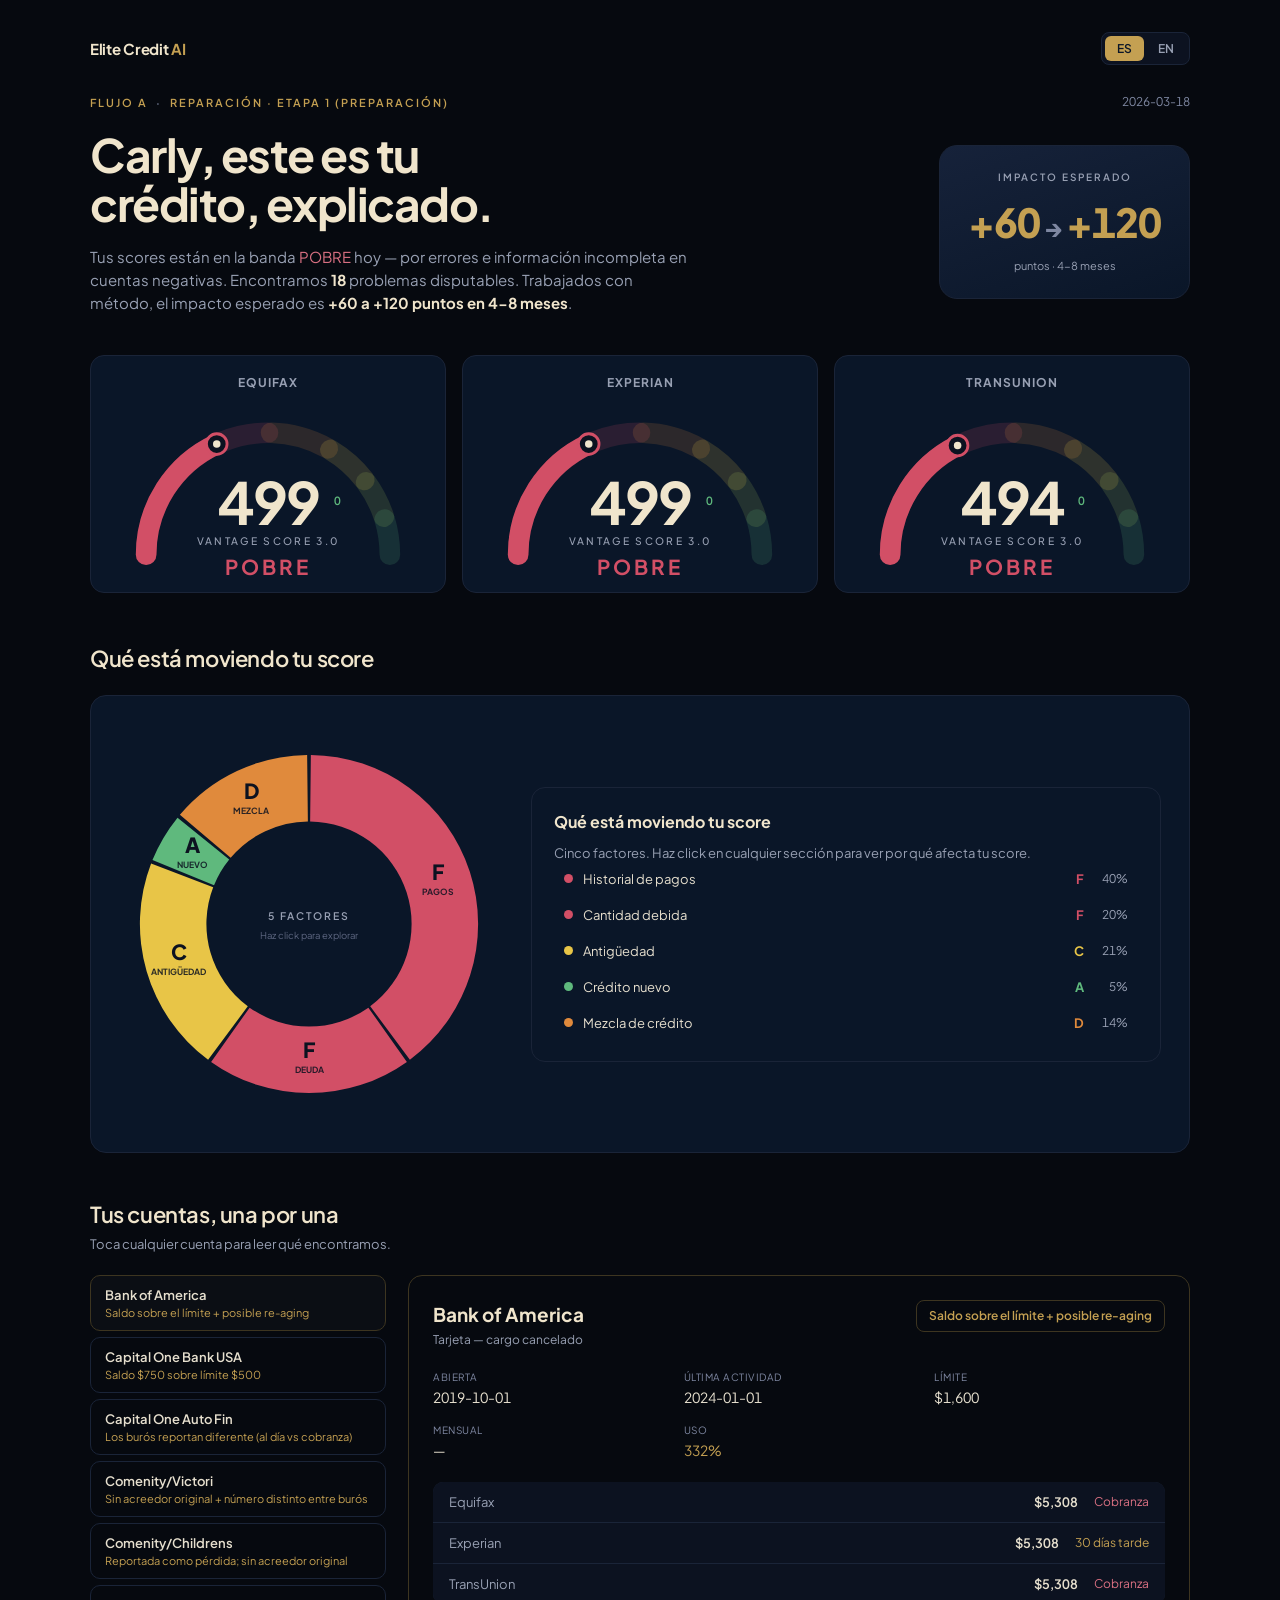
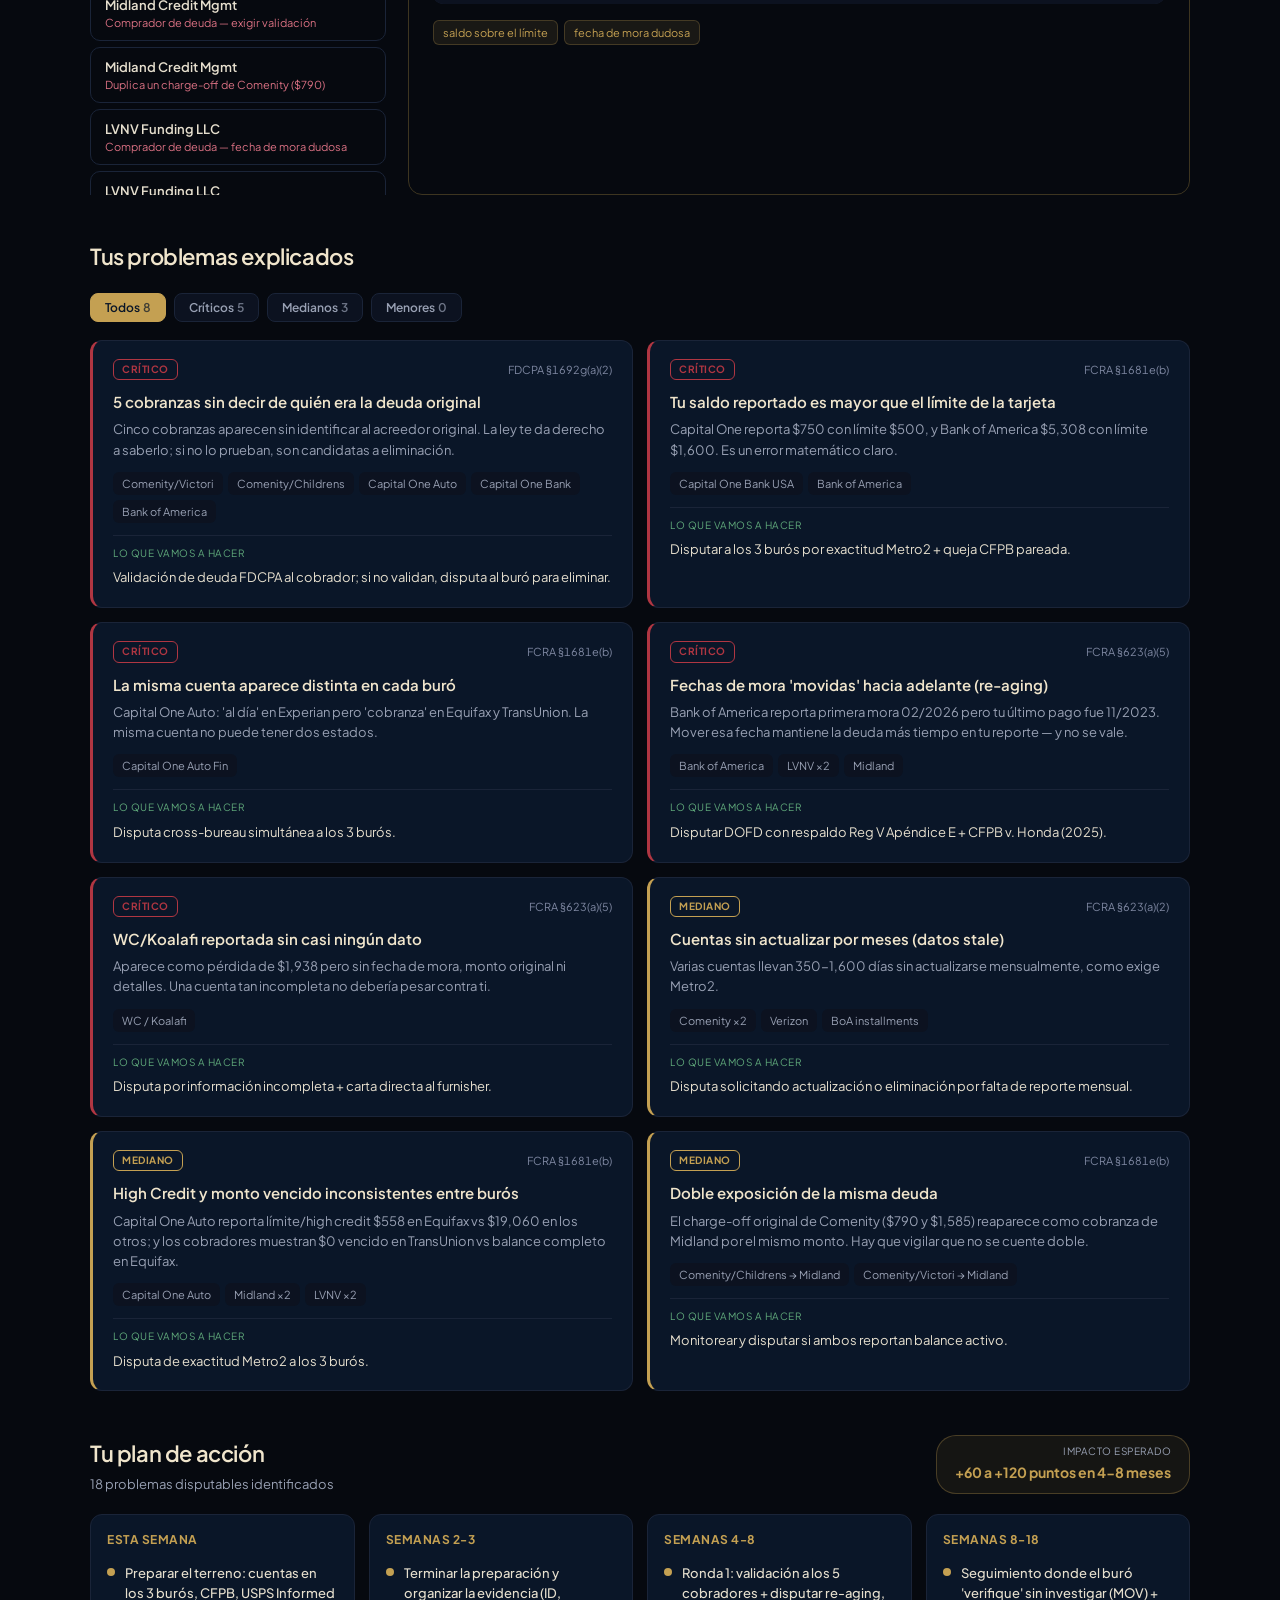
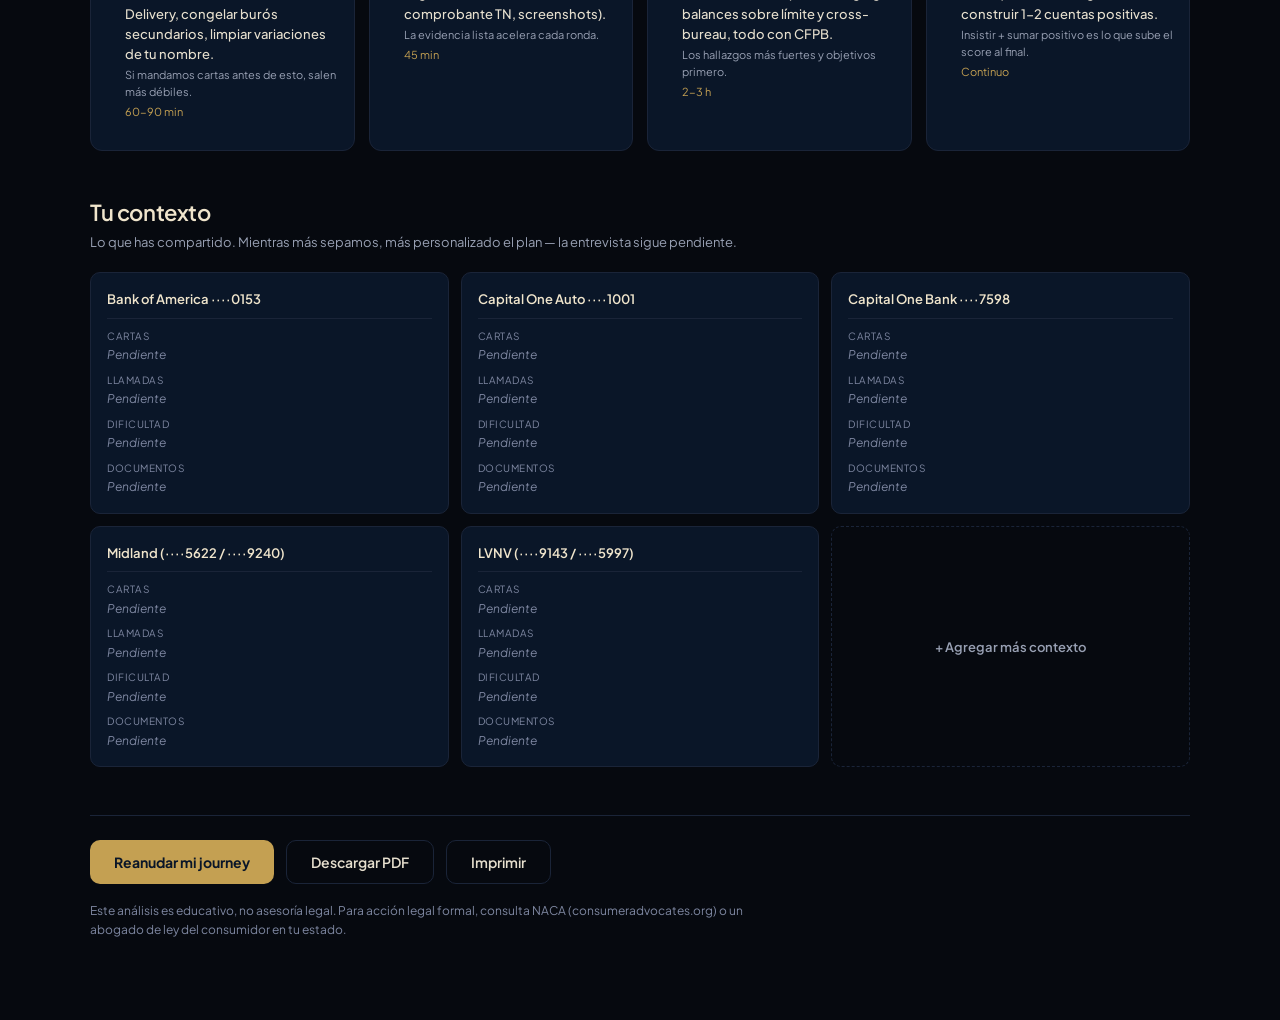
==== skills/ui-ux-credit/dashboard-artifact.html @ 37561aae "fix(design): correctness — LOW filter chip, ?lang URL param, context label-to-key mapping (V-005/F-0" ====
<!DOCTYPE html>
<html lang="es">
<head>
<meta charset="UTF-8">
<meta name="viewport" content="width=device-width, initial-scale=1.0">
<title>Tu Análisis de Crédito — Elite Credit AI</title>
<!--
  SELF-CONTAINED LIVE-ARTIFACT DASHBOARD (vanilla JS, no React/Babel).
  Ported faithfully from the Claude Design source (elite-credit-ai-report-dashboard):
  direction-a.jsx (interactive dark dashboard, animations via rAF),
  pdf-artboard.jsx + print.css (dedicated light/monochrome/gold PDF layout,
  revealed ONLY on print — window.print() prints the DESIGNED report, not the page),
  styles.css (brand system + context section).
  Single file: CSS inline, JS inline, data embedded. Bilingual ES/EN.
  Data below = real Carly Tarazona audit (v3.3.1 engine run, 1155 evaluations).
-->
<style>
@import url('https://fonts.googleapis.com/css2?family=Plus+Jakarta+Sans:wght@300;400;500;600;700;800&display=swap');
:root{
  --navy:#0A1628; --navy-2:#16223a; --navy-3:#1a2438;
  --gold:#C4A052; --gold-2:#CDA52C; --gold-soft:#f0e5cc;
  --green:#206540; --green-soft:#5fa87a;
  --red:#B03642; --red-soft:#d97082;
  --bg:#06090f; --bg-2:#0c1220;
  --text:#e6dfce; --text-dim:#98a0b3; --text-faint:#7e87a1; /* V-008: was #5d6680 (3.2:1, AA fail on small text) */
}
:focus-visible{outline:2px solid var(--gold);outline-offset:2px;border-radius:4px}
*{box-sizing:border-box;margin:0;padding:0}
body{font-family:'Plus Jakarta Sans',system-ui,sans-serif;background:var(--bg);color:var(--text);
  -webkit-font-smoothing:antialiased;line-height:1.55}
.wrap{max-width:1180px;margin:0 auto;padding:32px 40px 80px}
.topbar{display:flex;justify-content:space-between;align-items:center;margin-bottom:28px}
.brand{font-weight:700;letter-spacing:-.3px;font-size:15px;color:var(--gold-soft)}
.brand span{color:var(--gold)}
.lang-toggle{display:flex;gap:2px;background:var(--bg-2);border:1px solid var(--navy-3);border-radius:8px;padding:3px}
.lang-toggle button{background:none;border:none;color:var(--text-dim);font-family:inherit;font-size:12px;font-weight:600;
  padding:5px 12px;border-radius:6px;cursor:pointer;transition:.2s}
.lang-toggle button.active{background:var(--gold);color:var(--navy)}
/* hero */
.hero{margin-bottom:48px}
.hero-top{display:flex;justify-content:space-between;align-items:center;margin-bottom:18px}
.flow-chip{font-size:11px;font-weight:600;letter-spacing:2px;color:var(--gold);text-transform:uppercase}
.flow-chip .dot{margin:0 8px;color:var(--text-faint)}
.audit-date{font-size:12px;color:var(--text-faint);font-variant-numeric:tabular-nums}
.hero-grid{display:grid;grid-template-columns:1fr auto;gap:32px;align-items:center;margin-bottom:40px}
.greeting{font-size:46px;font-weight:700;letter-spacing:-1.5px;line-height:1.08;color:var(--gold-soft);max-width:620px;text-wrap:balance}
.summary{margin-top:16px;font-size:15px;color:var(--text-dim);max-width:600px}
.summary strong{color:var(--gold-soft)}.summary em{color:var(--red-soft);font-style:normal}
.impact-card{background:linear-gradient(160deg,var(--navy-2),var(--navy));border:1px solid var(--navy-3);
  border-radius:18px;padding:24px 28px;text-align:center;min-width:200px}
.impact-card .lbl{font-size:10px;font-weight:600;letter-spacing:2px;color:var(--text-dim);text-transform:uppercase}
.impact-card .val{font-size:40px;font-weight:800;color:var(--gold);letter-spacing:-1px;margin-top:6px;font-variant-numeric:tabular-nums}
.impact-card .val .arrow{color:var(--text-faint);font-size:24px;margin:0 4px;vertical-align:middle}
.impact-card .unit{font-size:11px;color:var(--text-dim);margin-top:4px}
.scores-row{display:grid;grid-template-columns:repeat(3,1fr);gap:16px}
.score-card{background:var(--navy);border:1px solid var(--navy-3);border-radius:14px;padding:18px 12px 8px;display:flex;flex-direction:column;align-items:center}
.sc-bureau{font-size:12px;font-weight:700;letter-spacing:1px;color:var(--text-dim);text-transform:uppercase;margin-bottom:2px}
/* sections */
.section{margin-top:44px}
.sec-head{margin-bottom:20px}
.sec-head h2{font-size:22px;font-weight:600;letter-spacing:-.4px;color:var(--gold-soft)}
.sec-head p{font-size:13px;color:var(--text-dim);margin-top:3px}
.sec-head.split{display:flex;justify-content:space-between;align-items:flex-end}
/* factor donut */
.factors{display:grid;grid-template-columns:auto 1fr;gap:32px;align-items:center;background:var(--navy);
  border:1px solid var(--navy-3);border-radius:16px;padding:28px}
.donut-wrap{cursor:pointer}
.donut-wrap svg{display:block;width:min(380px,100%);height:auto}
.score-card svg{display:block;width:min(300px,100%);height:auto}
.fsd-side{border:1px solid var(--navy-3);border-radius:14px;padding:22px;min-height:240px}
.fsd-side h3{font-size:16px;color:var(--gold-soft);margin-bottom:8px}
.fsd-side .intro-p{font-size:13px;color:var(--text-dim)}
.fsd-side-head{display:flex;gap:14px;align-items:center;margin-bottom:14px}
.fsd-grade{width:48px;height:48px;border:2px solid;border-radius:12px;display:flex;align-items:center;justify-content:center;font-size:22px;font-weight:800;flex-shrink:0}
.fsd-name{font-size:16px;font-weight:600;color:var(--text)}
.fsd-meta{font-size:12px;color:var(--text-dim)}.fsd-meta .d{margin:0 6px;color:var(--text-faint)}
.fsd-text{font-size:13px;color:var(--text-dim);margin-bottom:16px}
.fsd-list{display:flex;flex-direction:column;gap:4px}
.fsd-item{display:flex;align-items:center;gap:10px;background:none;border:none;border-radius:8px;padding:8px 10px;cursor:pointer;font-family:inherit;text-align:left;transition:.15s}
.fsd-item:hover,.fsd-item.active{background:var(--bg-2)}
.fsd-dot{width:9px;height:9px;border-radius:50%;flex-shrink:0}
.fsd-li-name{flex:1;font-size:13px;color:var(--text)}
.fsd-li-grade{font-size:13px;font-weight:700}
.fsd-li-weight{font-size:12px;color:var(--text-dim);font-variant-numeric:tabular-nums;min-width:34px;text-align:right}
/* accounts master/detail */
.shelf{display:grid;grid-template-columns:300px 1fr;gap:18px}
.shelf-list{display:flex;flex-direction:column;gap:6px;max-height:520px;overflow-y:auto;padding-right:4px}
.acct-chip{display:flex;flex-direction:column;gap:3px;background:none;border:1px solid var(--navy-3);border-radius:10px;
  padding:11px 14px;cursor:pointer;font-family:inherit;text-align:left;transition:.15s}
.acct-chip:hover{border-color:var(--gold)}
.acc-creditor{font-size:13px;font-weight:600;color:var(--text)}
.acc-status{font-size:11px}
.shelf-detail{border:1px solid var(--navy-3);border-radius:14px;padding:24px}
.sd-head{display:flex;justify-content:space-between;align-items:flex-start;margin-bottom:20px;gap:16px}
.sd-creditor{font-size:19px;font-weight:700;color:var(--gold-soft)}
.sd-type{font-size:12px;color:var(--text-dim);margin-top:2px}
.sd-status{font-size:12px;font-weight:600;border:1px solid;border-radius:8px;padding:6px 12px;text-align:right;flex-shrink:0}
.sd-grid{display:grid;grid-template-columns:repeat(3,1fr);gap:14px 20px;margin-bottom:20px}
.sd-grid dt{font-size:10px;letter-spacing:.5px;text-transform:uppercase;color:var(--text-faint)}
.sd-grid dd{font-size:14px;color:var(--text);margin-top:2px;font-variant-numeric:tabular-nums}
.sd-bureaus{display:flex;flex-direction:column;gap:1px;background:var(--navy-3);border-radius:10px;overflow:hidden;margin-bottom:16px}
.sd-bureau{display:grid;grid-template-columns:1fr auto auto;gap:16px;align-items:center;background:var(--bg-2);padding:10px 16px}
.sdb-name{font-size:13px;color:var(--text-dim)}
.sdb-bal{font-size:13px;font-weight:600;font-variant-numeric:tabular-nums}
.sdb-stat{font-size:12px;color:var(--text-dim)}
.sd-flags{display:flex;flex-wrap:wrap;gap:6px}
.sd-flag{font-size:11px;color:var(--gold);background:rgba(196,160,82,.1);border:1px solid rgba(196,160,82,.25);border-radius:6px;padding:3px 9px}
/* anomalies */
.filter-chips{display:flex;gap:8px;margin-top:12px;margin-bottom:18px}
.chip{background:var(--bg-2);border:1px solid var(--navy-3);border-radius:8px;color:var(--text-dim);
  font-family:inherit;font-size:12px;font-weight:600;padding:6px 14px;cursor:pointer;transition:.15s}
.chip.active{background:var(--gold);color:var(--navy);border-color:var(--gold)}
.chip .n{opacity:.7;margin-left:3px}
.anomaly-grid{display:grid;grid-template-columns:repeat(2,1fr);gap:14px}
.anomaly{background:var(--navy);border:1px solid var(--navy-3);border-left:3px solid;border-radius:12px;padding:18px 20px}
.an-head{display:flex;justify-content:space-between;align-items:center;margin-bottom:10px}
.an-sev{font-size:10px;font-weight:700;letter-spacing:.5px;text-transform:uppercase;border:1px solid;border-radius:6px;padding:2px 8px}
.an-cite{font-size:11px;color:var(--text-faint);font-variant-numeric:tabular-nums}
.an-title{font-size:15px;font-weight:600;color:var(--gold-soft);margin-bottom:6px}
.an-explain{font-size:13px;color:var(--text-dim);margin-bottom:12px}
.an-affected{display:flex;flex-wrap:wrap;gap:5px;margin-bottom:12px}
.an-chip{font-size:11px;color:var(--text-dim);background:var(--bg-2);border-radius:6px;padding:3px 9px}
.an-action{border-top:1px solid var(--navy-3);padding-top:10px}
.an-action-lbl{display:block;font-size:10px;letter-spacing:.5px;text-transform:uppercase;color:var(--green-soft);margin-bottom:3px}
.an-action-text{font-size:13px;color:var(--text)}
/* action plan timeline */
.timeline{display:grid;grid-template-columns:repeat(4,1fr);gap:14px}
.tl-phase{background:var(--navy);border:1px solid var(--navy-3);border-radius:12px;padding:16px}
.tl-phase-head{font-size:12px;font-weight:700;letter-spacing:.5px;text-transform:uppercase;color:var(--gold);margin-bottom:14px}
.tl-step{display:flex;gap:10px;margin-bottom:14px}
.tl-dot{width:8px;height:8px;border-radius:50%;background:var(--gold);margin-top:5px;flex-shrink:0}
.tl-action{font-size:13px;font-weight:500;color:var(--text);margin-bottom:2px}
.tl-reason{font-size:11px;color:var(--text-dim)}
.tl-effort{font-size:11px;color:var(--gold);margin-top:3px}
.impact-pill{background:rgba(196,160,82,.08);border:1px solid rgba(196,160,82,.3);border-radius:20px;padding:8px 18px;text-align:right}
.ip-label{display:block;font-size:10px;letter-spacing:.5px;text-transform:uppercase;color:var(--text-dim)}
.ip-value{font-size:14px;font-weight:700;color:var(--gold)}
/* context section — ported from styles.css:285-295 */
.context-grid{display:grid;grid-template-columns:1fr 1fr 1fr;gap:12px}
.ctx-card{background:var(--navy);border:1px solid var(--navy-3);border-radius:10px;padding:16px}
.ctx-creditor{font-weight:600;font-size:13px;color:var(--gold-soft);margin-bottom:10px;padding-bottom:8px;border-bottom:1px solid var(--navy-3)}
.ctx-rows{display:flex;flex-direction:column;gap:8px;font-size:12px}
.ctx-rows>div{display:flex;flex-direction:column;gap:2px}
.ctx-lbl{font-size:10px;color:var(--text-faint);letter-spacing:.5px;text-transform:uppercase}
.ctx-val{color:var(--text-dim)}
.ctx-val.pending{color:var(--text-faint);font-style:italic}
.ctx-add{display:flex;align-items:center;justify-content:center;background:none;border:1px dashed var(--navy-3);
  border-radius:10px;color:var(--text-dim);font-family:inherit;font-size:13px;font-weight:600;padding:16px;cursor:pointer;transition:.15s;min-height:120px}
.ctx-add:hover{border-color:var(--gold);color:var(--gold)}
/* footer */
.footer{margin-top:48px;border-top:1px solid var(--navy-3);padding-top:24px}
.footer-actions{display:flex;gap:12px;margin-bottom:18px;flex-wrap:wrap}
.btn-gold{background:var(--gold);color:var(--navy);border:none;border-radius:10px;font-family:inherit;font-size:14px;font-weight:700;padding:12px 24px;cursor:pointer}
.btn-ghost{background:none;color:var(--text);border:1px solid var(--navy-3);border-radius:10px;font-family:inherit;font-size:14px;font-weight:600;padding:12px 24px;cursor:pointer}
.btn-ghost:hover{border-color:var(--gold)}
.disclaimer{font-size:12px;color:var(--text-faint);max-width:680px}
.disclaimer a{color:var(--gold)}
@media(max-width:900px){
  .hero-grid,.scores-row,.factors,.shelf,.anomaly-grid,.timeline,.context-grid{grid-template-columns:1fr}
  .wrap{padding:20px}
}
@media(pointer:coarse){ /* V-010: 44px touch targets where copy invites touch */
  .lang-toggle button{min-height:44px;padding:10px 16px}
  .chip{min-height:44px;padding:10px 16px}
  .fsd-item{min-height:44px}
  .acct-chip{min-height:48px}
}

/* ============================================================
   DEDICATED PDF ARTBOARD — ported from pdf-artboard.jsx + styles.css:677-729.
   Hidden on screen; revealed ONLY during print (print.css pattern).
   ============================================================ */
.pdf-render-host{display:none}
.pdf-page{background:#fff;color:#14191e;font-family:'Plus Jakarta Sans',system-ui,sans-serif;line-height:1.5}
.pdf-head{display:flex;justify-content:space-between;align-items:baseline;margin-bottom:6px}
.pdf-brand{font-weight:800;letter-spacing:4px;font-size:14px;color:#846720}
.pdf-meta{text-align:right;font-size:12px}
.pdf-meta-sub{font-size:10px;color:#777;letter-spacing:.5px;margin-top:2px}
.pdf-rule{height:2px;background:#846720;margin:10px 0 24px}
.pdf-section{margin-bottom:28px}
.pdf-section h2{font-size:12px;letter-spacing:2px;text-transform:uppercase;color:#846720;margin-bottom:12px;font-weight:700}
.pdf-scores{display:grid;grid-template-columns:repeat(3,1fr);gap:16px}
.pdf-score{border:1px solid #d8c98a;border-radius:4px;padding:14px;text-align:center}
.pdf-score-bureau{font-size:10px;color:#888;letter-spacing:1.5px;text-transform:uppercase;margin-bottom:6px}
.pdf-score-num{font-size:36px;font-weight:700;color:#1a1a1a;letter-spacing:-1px}
.pdf-score-grade{font-size:11px;color:#846720;letter-spacing:1px;margin-top:4px}
.pdf-table{width:100%;border-collapse:collapse;font-size:11px}
.pdf-table th{text-align:left;padding:8px 12px;background:#f0e9d6;color:#5a4a18;font-weight:700;letter-spacing:.5px;border-bottom:1px solid #d8c98a}
.pdf-table td{padding:8px 12px;border-bottom:1px solid #ece4d0;vertical-align:top}
.pdf-table .pdf-grade{font-weight:700;color:#846720}
.pdf-anomaly{margin-bottom:18px;padding:14px 16px;background:#f5f0e0;border-left:3px solid #846720;border-radius:2px}
.pdf-an-head{display:flex;gap:10px;align-items:center;margin-bottom:6px;font-size:10px}
.pdf-an-num{font-weight:700;color:#846720}
.pdf-an-sev{font-weight:700;letter-spacing:1px;padding:1px 6px;border-radius:2px}
.pdf-an-sev.sev-HIGH{background:#f3d6d8;color:#7a1a22}
.pdf-an-sev.sev-MEDIUM{background:#f0e2b5;color:#5a4a18}
.pdf-an-sev.sev-LOW{background:#d8eede;color:#1a4d2c}
.pdf-an-cite{color:#999}
.pdf-anomaly h3{font-size:13px;margin-bottom:6px;color:#1a1a1a;font-weight:600}
.pdf-anomaly p{font-size:11px;color:#444;margin-bottom:6px}
.pdf-an-action{font-size:10px;color:#5a4a18}
.pdf-plan-impact{font-size:12px;color:#1a1a1a;margin-bottom:14px;padding:10px 14px;background:#f0e9d6;border-radius:3px}
.pdf-plan-block{margin-bottom:14px}
.pdf-plan-block h3{font-size:11px;color:#846720;letter-spacing:1px;text-transform:uppercase;margin-bottom:8px}
.pdf-plan-block ul{margin:0;padding:0;list-style:none}
.pdf-plan-block li{padding:8px 0;border-bottom:1px dashed #d8c98a}
.pdf-plan-block li>*{display:block}
.pdf-plan-block li strong{font-size:12px;color:#1a1a1a}
.pdf-plan-reason{font-size:11px;color:#555;margin-top:2px}
.pdf-plan-effort{font-size:10px;color:#888;letter-spacing:.5px;margin-top:2px}
.pdf-foot{margin-top:32px}
.pdf-foot p{font-size:10px;color:#666;line-height:1.55;margin-bottom:6px}
.pdf-foot-meta{font-size:9px;color:#999;letter-spacing:.5px}

/* print swap — ported from print.css: hide the dark interactive dashboard,
   reveal ONLY the designed PDF artboard. */
@page{size:letter;margin:.5in}
@media print{
  html,body{background:#fff !important;color:#14191e !important}
  .wrap>.topbar,.wrap>.hero,.wrap>.section,.wrap>.footer{display:none !important}
  .pdf-render-host{display:block !important}
  .pdf-page{margin:0 !important;padding:0 !important;width:100% !important;box-shadow:none !important}
  .pdf-section,.pdf-anomaly,.pdf-plan-block{break-inside:avoid}
  .pdf-table{break-inside:auto}
  .pdf-table tr{break-inside:avoid;break-after:auto}
}
</style>
</head>
<body>
<div class="wrap" id="app"></div>

<script>
// ============ REAL CARLY AUDIT DATA (v3.3.1 engine, 1155 evals) ============
const AUDIT_DATA = {
  user:{ first_name:"Carly", last_name:"Tarazona", audit_date:"2026-03-18", ssn_last4:"2012" },
  routing:{ flow:"A", phase_name_es:"Reparación · Etapa 1 (Preparación)", phase_name_en:"Repair · Stage 1 (Prep)" },
  scores:{
    equifax:{score:499,grade:"POOR",model:"VS 3.0",delta:0},
    experian:{score:499,grade:"POOR",model:"VS 3.0",delta:0},
    transunion:{score:494,grade:"POOR",model:"VS 3.0",delta:0},
  },
  factor_grades:[
    {factor_es:"Historial de pagos",factor_en:"Payment History",weight_vs:40,weight_fico:35,grade:"F",
      explanation_es:"Casi todas tus cuentas con actividad tienen atrasos, charge-offs o cobranzas. Es lo que más pesa.",
      explanation_en:"Almost every active account has late payments, charge-offs or collections. This weighs the most."},
    {factor_es:"Cantidad debida",factor_en:"Amounts Owed",weight_vs:20,weight_fico:30,grade:"F",
      explanation_es:"Dos tarjetas reportan saldo mayor que su límite; utilización efectiva ~100%.",
      explanation_en:"Two cards report a balance higher than the limit; effective utilization ~100%."},
    {factor_es:"Antigüedad",factor_en:"Length of Credit",weight_vs:21,weight_fico:15,grade:"C",
      explanation_es:"Historial de ~3.7 años; tu cuenta más antigua es de 2019.",
      explanation_en:"~3.7 years of history; your oldest account is from 2019."},
    {factor_es:"Crédito nuevo",factor_en:"New Credit",weight_vs:5,weight_fico:10,grade:"A",
      explanation_es:"Sin consultas duras recientes. ¡Esto está limpio!",
      explanation_en:"No recent hard inquiries. This part is clean!"},
    {factor_es:"Mezcla de crédito",factor_en:"Credit Mix",weight_vs:14,weight_fico:10,grade:"D",
      explanation_es:"Sin cuentas abiertas activas ni hipoteca; mezcla pobre.",
      explanation_en:"No open active accounts or mortgage; poor mix."},
  ],
  accounts:[
    {creditor:"Bank of America",type_es:"Tarjeta — cargo cancelado",type_en:"Credit card — charged off",opened:"2019-10-01",last_activity:"2024-01-01",limit:1600,monthly:null,utilization:332,original_creditor:null,group:"attention",
      balance:{eq:5308,ex:5308,tu:5308},status_per_bureau:{eq:"Collection",ex:"30 Days Late",tu:"Collection"},
      friendly_status_es:"Saldo sobre el límite + posible re-aging",friendly_status_en:"Balance over limit + possible re-aging",
      flags:["balance_over_limit","stale_dofd"]},
    {creditor:"Capital One Bank USA",type_es:"Tarjeta — cargo cancelado",type_en:"Credit card — charged off",opened:"2023-04-01",last_activity:"2024-08-01",limit:500,monthly:37,utilization:150,original_creditor:null,group:"attention",
      balance:{eq:750,ex:750,tu:750},status_per_bureau:{eq:"Collection",ex:"30 Days Late",tu:"Collection"},
      friendly_status_es:"Saldo $750 sobre límite $500",friendly_status_en:"Balance $750 over $500 limit",
      flags:["balance_over_limit"]},
    {creditor:"Capital One Auto Fin",type_es:"Préstamo de auto",type_en:"Auto loan",opened:"2020-10-01",last_activity:"2024-08-01",limit:null,monthly:null,utilization:null,original_creditor:null,group:"attention",
      balance:{eq:558,ex:558,tu:558},status_per_bureau:{eq:"Collection",ex:"Pays as Agreed",tu:"Collection"},
      friendly_status_es:"Los burós reportan diferente (al día vs cobranza)",friendly_status_en:"Bureaus report differently (current vs collection)",
      flags:["cross_bureau_mismatch","charge_off"]},
    {creditor:"Comenity/Victori",type_es:"Tarjeta — cargo cancelado",type_en:"Store card — charged off",opened:"2019-11-01",last_activity:"2024-09-01",limit:800,monthly:null,utilization:null,original_creditor:null,group:"attention",
      balance:{eq:0,ex:0,tu:0},status_per_bureau:{eq:"Collection",ex:"30 Days Late",tu:"Collection"},
      friendly_status_es:"Sin acreedor original + número distinto entre burós",friendly_status_en:"No original creditor + different acct # across bureaus",
      flags:["cross_bureau_mismatch"]},
    {creditor:"Comenity/Childrens",type_es:"Tarjeta — cargo cancelado",type_en:"Store card — charged off",opened:"2020-12-01",last_activity:"2024-05-01",limit:350,monthly:null,utilization:null,original_creditor:null,group:"attention",
      balance:{eq:0,ex:0,tu:0},status_per_bureau:{eq:"Collection",ex:"30 Days Late",tu:"Collection"},
      friendly_status_es:"Reportada como pérdida; sin acreedor original",friendly_status_en:"Reported as loss; no original creditor",
      flags:["cross_bureau_mismatch"]},
    {creditor:"Midland Credit Mgmt",type_es:"Cobranza",type_en:"Collection",opened:"2025-03-01",last_activity:"2024-09-01",limit:null,monthly:null,utilization:null,original_creditor:"Comenity Bank",group:"collections",
      balance:{eq:1585,ex:1585,tu:1585},status_per_bureau:{eq:"Collection",ex:"Collection",tu:"Collection"},
      friendly_status_es:"Comprador de deuda — exigir validación",friendly_status_en:"Debt buyer — demand validation",
      flags:["unvalidated_debt","junk_debt_buyer","stale_dofd"]},
    {creditor:"Midland Credit Mgmt",type_es:"Cobranza",type_en:"Collection",opened:"2024-11-01",last_activity:"2024-05-01",limit:null,monthly:null,utilization:null,original_creditor:"Comenity Capital Bank",group:"collections",
      balance:{eq:790,ex:790,tu:790},status_per_bureau:{eq:"Collection",ex:"Collection",tu:"Collection"},
      friendly_status_es:"Duplica un charge-off de Comenity ($790)",friendly_status_en:"Duplicates a Comenity charge-off ($790)",
      flags:["unvalidated_debt","junk_debt_buyer"]},
    {creditor:"LVNV Funding LLC",type_es:"Cobranza",type_en:"Collection",opened:"2025-03-01",last_activity:"2024-08-01",limit:null,monthly:null,utilization:null,original_creditor:"Credit One Bank N.A.",group:"collections",
      balance:{eq:1273,ex:1273,tu:1273},status_per_bureau:{eq:"Collection",ex:"Collection",tu:"Collection"},
      friendly_status_es:"Comprador de deuda — fecha de mora dudosa",friendly_status_en:"Debt buyer — suspect DOFD",
      flags:["unvalidated_debt","junk_debt_buyer","stale_dofd"]},
    {creditor:"LVNV Funding LLC",type_es:"Cobranza",type_en:"Collection",opened:"2024-05-01",last_activity:"2023-10-01",limit:null,monthly:null,utilization:null,original_creditor:"Credit One American Express",group:"collections",
      balance:{eq:1541,ex:1541,tu:1541},status_per_bureau:{eq:"Collection",ex:"Collection",tu:"Collection"},
      friendly_status_es:"Mora reportada 07/2024 vs última actividad 10/2023",friendly_status_en:"DOFD 07/2024 vs last activity 10/2023",
      flags:["unvalidated_debt","junk_debt_buyer","stale_dofd"]},
    {creditor:"WC / Koalafi",type_es:"Cargo cancelado",type_en:"Charge-off",opened:null,last_activity:null,limit:null,monthly:null,utilization:null,original_creditor:null,group:"attention",
      balance:{eq:null,ex:null,tu:1938},status_per_bureau:{eq:"Removed",ex:"Removed",tu:"ChargeOff"},
      friendly_status_es:"Sin fecha de mora, monto original ni detalles",friendly_status_en:"No DOFD, original amount or details",
      flags:["stale_dofd"]},
    {creditor:"Verizon Wireless",type_es:"Cobranza pagada",type_en:"Paid collection",opened:null,last_activity:null,limit:null,monthly:null,utilization:null,original_creditor:"Verizon Wireless",group:"collections",
      balance:{eq:0,ex:0,tu:0},status_per_bureau:{eq:"Closed",ex:"Collection",tu:"Closed"},
      friendly_status_es:"Ya saldada — cerca de eliminarse (2028)",friendly_status_en:"Settled — near obsolescence (2028)",
      flags:["near_obsolescence"]},
    {creditor:"Bank of America",type_es:"Préstamo — pagado",type_en:"Installment — paid",opened:"2022-06-01",last_activity:"2022-09-01",limit:null,monthly:null,utilization:null,original_creditor:null,group:"good",
      balance:{eq:0,ex:0,tu:0},status_per_bureau:{eq:"Pays as Agreed",ex:"Pays as Agreed",tu:"Pays as Agreed"},
      friendly_status_es:"Al día — pagado y cerrado",friendly_status_en:"Current — paid and closed",flags:[]},
    {creditor:"Bank of America",type_es:"Préstamo — pagado",type_en:"Installment — paid",opened:"2022-12-01",last_activity:"2023-03-01",limit:null,monthly:null,utilization:null,original_creditor:null,group:"good",
      balance:{eq:0,ex:0,tu:0},status_per_bureau:{eq:"Pays as Agreed",ex:"Pays as Agreed",tu:"Pays as Agreed"},
      friendly_status_es:"Al día — pagado y cerrado",friendly_status_en:"Current — paid and closed",flags:[]},
    {creditor:"American First Finance",type_es:"Lease — pagado",type_en:"Lease — paid",opened:"2019-09-01",last_activity:"2019-12-01",limit:null,monthly:null,utilization:null,original_creditor:null,group:"good",
      balance:{eq:null,ex:null,tu:0},status_per_bureau:{eq:"Removed",ex:"Removed",tu:"Pays as Agreed"},
      friendly_status_es:"Al día — tu cuenta más antigua (2019)",friendly_status_en:"Current — your oldest account (2019)",flags:[]},
  ],
  anomalies:[
    {id:"an1",severity:"HIGH",citation:"FDCPA §1692g(a)(2)",
      title_es:"5 cobranzas sin decir de quién era la deuda original",title_en:"5 collections with no original creditor named",
      explanation_es:"Cinco cobranzas aparecen sin identificar al acreedor original. La ley te da derecho a saberlo; si no lo prueban, son candidatas a eliminación.",
      explanation_en:"Five collections appear without identifying the original creditor. The law gives you the right to know; if they can't prove it, they're removal candidates.",
      affected:["Comenity/Victori","Comenity/Childrens","Capital One Auto","Capital One Bank","Bank of America"],
      action_es:"Validación de deuda FDCPA al cobrador; si no validan, disputa al buró para eliminar.",
      action_en:"FDCPA debt validation to the collector; if no validation, bureau dispute to remove."},
    {id:"an2",severity:"HIGH",citation:"FCRA §1681e(b)",
      title_es:"Tu saldo reportado es mayor que el límite de la tarjeta",title_en:"Reported balance is higher than the card limit",
      explanation_es:"Capital One reporta $750 con límite $500, y Bank of America $5,308 con límite $1,600. Es un error matemático claro.",
      explanation_en:"Capital One reports $750 on a $500 limit, and Bank of America $5,308 on a $1,600 limit. A clear math error.",
      affected:["Capital One Bank USA","Bank of America"],
      action_es:"Disputar a los 3 burós por exactitud Metro2 + queja CFPB pareada.",
      action_en:"Dispute with all 3 bureaus for Metro2 accuracy + paired CFPB complaint."},
    {id:"an3",severity:"HIGH",citation:"FCRA §1681e(b)",
      title_es:"La misma cuenta aparece distinta en cada buró",title_en:"Same account shows differently across bureaus",
      explanation_es:"Capital One Auto: 'al día' en Experian pero 'cobranza' en Equifax y TransUnion. La misma cuenta no puede tener dos estados.",
      explanation_en:"Capital One Auto: 'current' on Experian but 'collection' on Equifax and TransUnion. The same account can't have two statuses.",
      affected:["Capital One Auto Fin"],
      action_es:"Disputa cross-bureau simultánea a los 3 burós.",
      action_en:"Simultaneous cross-bureau dispute to all 3 bureaus."},
    {id:"an4",severity:"HIGH",citation:"FCRA §623(a)(5)",
      title_es:"Fechas de mora 'movidas' hacia adelante (re-aging)",title_en:"Delinquency dates moved forward (re-aging)",
      explanation_es:"Bank of America reporta primera mora 02/2026 pero tu último pago fue 11/2023. Mover esa fecha mantiene la deuda más tiempo en tu reporte — y no se vale.",
      explanation_en:"Bank of America reports first delinquency 02/2026 but your last payment was 11/2023. Moving that date keeps the debt on your report longer — and it's not allowed.",
      affected:["Bank of America","LVNV ×2","Midland"],
      action_es:"Disputar DOFD con respaldo Reg V Apéndice E + CFPB v. Honda (2025).",
      action_en:"Dispute DOFD citing Reg V Appendix E + CFPB v. Honda (2025)."},
    {id:"an5",severity:"HIGH",citation:"FCRA §623(a)(5)",
      title_es:"WC/Koalafi reportada sin casi ningún dato",title_en:"WC/Koalafi reported with almost no data",
      explanation_es:"Aparece como pérdida de $1,938 pero sin fecha de mora, monto original ni detalles. Una cuenta tan incompleta no debería pesar contra ti.",
      explanation_en:"Shows as a $1,938 loss but with no DOFD, original amount or details. Such an incomplete account shouldn't count against you.",
      affected:["WC / Koalafi"],
      action_es:"Disputa por información incompleta + carta directa al furnisher.",
      action_en:"Dispute for incomplete information + direct furnisher letter."},
    {id:"an6",severity:"MEDIUM",citation:"FCRA §623(a)(2)",
      title_es:"Cuentas sin actualizar por meses (datos stale)",title_en:"Accounts not updated for months (stale data)",
      explanation_es:"Varias cuentas llevan 350-1,600 días sin actualizarse mensualmente, como exige Metro2.",
      explanation_en:"Several accounts have gone 350-1,600 days without the monthly update Metro2 requires.",
      affected:["Comenity ×2","Verizon","BoA installments"],
      action_es:"Disputa solicitando actualización o eliminación por falta de reporte mensual.",
      action_en:"Dispute requesting update or removal for failure to report monthly."},
    {id:"an7",severity:"MEDIUM",citation:"FCRA §1681e(b)",
      title_es:"High Credit y monto vencido inconsistentes entre burós",title_en:"High Credit and past-due amount inconsistent across bureaus",
      explanation_es:"Capital One Auto reporta límite/high credit $558 en Equifax vs $19,060 en los otros; y los cobradores muestran $0 vencido en TransUnion vs balance completo en Equifax.",
      explanation_en:"Capital One Auto reports a $558 high credit on Equifax vs $19,060 on the others; and collectors show $0 past due on TransUnion vs full balance on Equifax.",
      affected:["Capital One Auto","Midland ×2","LVNV ×2"],
      action_es:"Disputa de exactitud Metro2 a los 3 burós.",
      action_en:"Metro2 accuracy dispute to all 3 bureaus."},
    {id:"an8",severity:"MEDIUM",citation:"FCRA §1681e(b)",
      title_es:"Doble exposición de la misma deuda",title_en:"Same debt reported twice",
      explanation_es:"El charge-off original de Comenity ($790 y $1,585) reaparece como cobranza de Midland por el mismo monto. Hay que vigilar que no se cuente doble.",
      explanation_en:"The original Comenity charge-off ($790 and $1,585) reappears as a Midland collection for the same amount. We watch so it isn't double-counted.",
      affected:["Comenity/Childrens → Midland","Comenity/Victori → Midland"],
      action_es:"Monitorear y disputar si ambos reportan balance activo.",
      action_en:"Monitor and dispute if both report an active balance."},
  ],
  action_plan:{
    total_disputable_items:18,
    expected_impact_es:"+60 a +120 puntos en 4-8 meses",
    expected_impact_en:"+60 to +120 points in 4-8 months",
    this_week:[
      {action_es:"Preparar el terreno: cuentas en los 3 burós, CFPB, USPS Informed Delivery, congelar burós secundarios, limpiar variaciones de tu nombre.",action_en:"Set up: accounts at all 3 bureaus, CFPB, USPS Informed Delivery, freeze secondary bureaus, clean name variations.",reason_es:"Si mandamos cartas antes de esto, salen más débiles.",reason_en:"Sending letters before this makes them weaker.",effort:"60-90 min"},
    ],
    weeks_2_3:[
      {action_es:"Terminar la preparación y organizar la evidencia (ID, comprobante TN, screenshots).",action_en:"Finish prep and organize evidence (ID, TN proof, screenshots).",reason_es:"La evidencia lista acelera cada ronda.",reason_en:"Ready evidence speeds up every round.",effort:"45 min"},
    ],
    weeks_4_8:[
      {action_es:"Ronda 1: validación a los 5 cobradores + disputar re-aging, balances sobre límite y cross-bureau, todo con CFPB.",action_en:"Round 1: validation to the 5 collectors + dispute re-aging, over-limit balances and cross-bureau, all with CFPB.",reason_es:"Los hallazgos más fuertes y objetivos primero.",reason_en:"Strongest, most objective findings first.",effort:"2-3 h"},
    ],
    weeks_8_18:[
      {action_es:"Seguimiento donde el buró 'verifique' sin investigar (MOV) + construir 1-2 cuentas positivas.",action_en:"Follow up where the bureau 'verifies' without investigating (MOV) + build 1-2 positive accounts.",reason_es:"Insistir + sumar positivo es lo que sube el score al final.",reason_en:"Persistence + adding positive is what lifts the score at the end.",effort:{es:"Continuo",en:"Ongoing"}},
    ],
  },
  // Real interview state from account_context.json — pending answers
  account_context:{
    "Bank of America ····0153":null,
    "Capital One Auto ····1001":null,
    "Capital One Bank ····7598":null,
    "Midland (····5622 / ····9240)":null,
    "LVNV (····9143 / ····5997)":null,
  },
};

// ============ HELPERS ============
const t=(es,en)=>LANG==="en"?en:es;
const gradeColor=g=>({A:"#5FB97D",B:"#A8C957",C:"#E8C547",D:"#E08A3C",F:"#D24F66",EXCELLENT:"#5FB97D",VERY_GOOD:"#A8C957",GOOD:"#E8C547",FAIR:"#E08A3C",POOR:"#D24F66"}[g]||"#E8C547");
const statusColor=g=>({good:{border:"#1f3a2a",text:"#5fa87a"},attention:{border:"#3d3520",text:"#C4A052"},collections:{border:"#3d1d22",text:"#d97082"}}[g]);
const statusLabel=(s)=>{const m={"Pays as Agreed":["Al día","Pays as Agreed"],"Closed":["Cerrada","Closed"],"ChargeOff":["Cargo cancelado","Charge-off"],"Collection":["Cobranza","Collection"],"30 Days Late":["30 días tarde","30 days late"],"Deferred":["Aplazada","Deferred"],"Removed":["No reportada","Not reported"]}[s];return m?(LANG==="en"?m[1]:m[0]):s;};
const flagLabel=(f)=>{const m={cross_bureau_mismatch:["discrepancia entre burós","cross-bureau mismatch"],charge_off:["cargo cancelado","charge-off"],unvalidated_debt:["deuda sin validar","unvalidated debt"],junk_debt_buyer:["comprador de deuda","debt buyer"],stale_dofd:["fecha de mora dudosa","stale DOFD"],near_obsolescence:["cerca de eliminarse","near obsolescence"],balance_over_limit:["saldo sobre el límite","balance over limit"],high_utilization:["uso alto","high utilization"],disputed_late:["pago tarde disputado","disputed late"]}[f];return m?(LANG==="en"?m[1]:m[0]):f.replace(/_/g," ");};
const money=v=>v==null?"—":"$"+v.toLocaleString();
const bureauStatusColor=s=>({"Pays as Agreed":"#5fa87a","Closed":"#7a8499","ChargeOff":"#d97082","Collection":"#d97082","30 Days Late":"#C4A052","Deferred":"#7a8499","Removed":"#3d4763"}[s]||"#3d4763");
const easeOut=tt=>1-Math.pow(1-tt,3); // cubic ease-out — same curve as the React source

// ============ STATE ============
// F-007: honor ?lang=en|es URL param like the original runtime.html
let LANG=(new URLSearchParams(location.search).get("lang")==="en")?"en":"es", SEL_FACTOR=null, SEL_ACCT=0, FILTER="all";
let GAUGE_P=1, DONUT_P=1; // animation progress 0..1 (1 = fully drawn)

// ============ SCORE GAUGE (SVG) — animation per direction-a.jsx ScoreGaugeA ============
function scoreGauge(s,p){
  const cx=160,cy=170,r=130,stroke=22;
  const pct=Math.max(0,Math.min(1,(s.score-300)/550));
  const shown=Math.round(300+(s.score-300)*p);   // count-up 300 → score
  const fill=pct*p;                               // arc fills progressively
  const gap=.008;
  const segs=[[0,.508-gap,"#D24F66"],[.508,.671-gap,"#E08A3C"],[.671,.798-gap,"#E8C547"],[.798,.907-gap,"#A8C957"],[.907,1,"#5FB97D"]];
  const arcPath=(a,b)=>{if(b<=a)return"";const A=Math.PI-Math.PI*a,B=Math.PI-Math.PI*b;const x1=cx+r*Math.cos(A),y1=cy-r*Math.sin(A),x2=cx+r*Math.cos(B),y2=cy-r*Math.sin(B);return `M ${x1} ${y1} A ${r} ${r} 0 ${b-a>.5?1:0} 1 ${x2} ${y2}`;};
  const angle=Math.PI-Math.PI*fill,dotX=cx+r*Math.cos(angle),dotY=cy-r*Math.sin(angle); // dot rides the animated arc
  const color=gradeColor(s.grade);
  const gLabel={POOR:t("POBRE","POOR"),FAIR:t("REGULAR","FAIR"),GOOD:t("BUENO","GOOD"),VERY_GOOD:t("MUY BUENO","VERY GOOD"),EXCELLENT:t("EXCELENTE","EXCELLENT")}[s.grade]||s.grade;
  let bg="",fg="";
  segs.forEach(([a,b,c])=>{bg+=`<path d="${arcPath(a,b)}" fill="none" stroke="${c}" stroke-width="${stroke}" stroke-linecap="round" opacity=".16"/>`;const fe=Math.min(b,fill);if(fe>a)fg+=`<path d="${arcPath(a,fe)}" fill="none" stroke="${c}" stroke-width="${stroke}" stroke-linecap="round"/>`;});
  return `<svg width="300" height="190" viewBox="0 0 320 200" role="img" aria-label="${s.score} · ${gLabel}">${bg}${fg}
    <circle cx="${dotX}" cy="${dotY}" r="11" fill="#0c1220" stroke="${color}" stroke-width="3"/>
    <circle cx="${dotX}" cy="${dotY}" r="4" fill="#f0e5cc"/>
    <text x="${cx}" y="${cy-32}" text-anchor="middle" fill="#f0e5cc" font-size="62" font-weight="700" letter-spacing="-2">${shown}</text>
    ${(()=>{const isFirst=s.delta===0;const dc=isFirst?"#5fb97d":(s.delta<0?"#d97082":"#5fb97d");
      return `<g transform="translate(${cx+70}, ${cy-56})">${isFirst?"":`<text fill="${dc}" font-size="11" font-weight="700" text-anchor="start" dominant-baseline="middle">${s.delta>0?"▲":"▼"}</text>`}<text y="${isFirst?0:15}" fill="${dc}" font-size="12" font-weight="600" text-anchor="start" dominant-baseline="middle" style="font-variant-numeric:tabular-nums">${isFirst?"0":Math.abs(s.delta)}</text></g>`;})()}
    <text x="${cx}" y="${cy-10}" text-anchor="middle" fill="#98a0b3" font-size="11" letter-spacing="2.5" font-weight="500">${s.model==="VS 3.0"?"VANTAGE SCORE 3.0":s.model}</text>
    <text x="${cx}" y="${cy+22}" text-anchor="middle" fill="${color}" font-size="22" font-weight="700" letter-spacing="3">${gLabel}</text></svg>`;
}

// ============ FACTOR DONUT (SVG) — grow animation per FactorScoreDonut ============
// V-006: design's short names (direction-a.jsx:142-148) — not naive first-word split
const FACTOR_SHORT={"Payment History":{es:"PAGOS",en:"PAYMENT"},"Amounts Owed":{es:"DEUDA",en:"OWED"},"Length of Credit":{es:"ANTIGÜEDAD",en:"LENGTH"},"New Credit":{es:"NUEVO",en:"NEW"},"Credit Mix":{es:"MEZCLA",en:"MIX"}};
function factorDonut(p){
  const F=AUDIT_DATA.factor_grades,cx=200,cy=200,ri=108,ro=178,gap=.022;
  const total=F.reduce((s,f)=>s+f.weight_vs,0);let cur=-Math.PI/2;
  // cursor advances by FULL span; each segment grows within its slot (matches React source)
  const segs=F.map((f,i)=>{const fullSpan=(f.weight_vs/total)*Math.PI*2;const span=fullSpan*p;
    const start=cur+gap/2,end=Math.max(start+.001,cur+span-gap/2);cur+=fullSpan;
    return{...f,start,end,mid:(start+end)/2,idx:i};});
  const sector=(s,e)=>{const pp=(r,a)=>[cx+r*Math.cos(a),cy+r*Math.sin(a)];const[ax,ay]=pp(ro,s),[bx,by]=pp(ro,e),[ex,ey]=pp(ri,e),[fx,fy]=pp(ri,s);const lg=e-s>Math.PI?1:0;return `M ${ax} ${ay} A ${ro} ${ro} 0 ${lg} 1 ${bx} ${by} L ${ex} ${ey} A ${ri} ${ri} 0 ${lg} 0 ${fx} ${fy} Z`;};
  const rMid=(ri+ro)/2;
  let paths="";
  segs.forEach((seg,i)=>{const c=gradeColor(seg.grade),op=SEL_FACTOR===null||SEL_FACTOR===i?1:.32;const lx=cx+rMid*Math.cos(seg.mid),ly=cy+rMid*Math.sin(seg.mid);
    paths+=`<g onclick="event.stopPropagation();selectFactor(${i})" style="cursor:pointer">
      <path d="${sector(seg.start,seg.end)}" fill="${c}" opacity="${op}" stroke="${SEL_FACTOR===i?'#f0e5cc':'none'}" stroke-width="${SEL_FACTOR===i?1.5:0}" style="transition:opacity .25s"/>
      <text x="${lx}" y="${ly-2}" text-anchor="middle" fill="#0c1220" font-size="22" font-weight="800" pointer-events="none">${seg.grade}</text>
      <text x="${lx}" y="${ly+14}" text-anchor="middle" fill="#0c1220" font-size="9" font-weight="700" opacity=".85" pointer-events="none">${(FACTOR_SHORT[seg.factor_en]?FACTOR_SHORT[seg.factor_en][LANG==="en"?"en":"es"]:(LANG==="en"?seg.factor_en:seg.factor_es).split(" ")[0].toUpperCase())}</text></g>`;});
  let center;
  if(SEL_FACTOR!==null){const sf=F[SEL_FACTOR];center=`<text x="${cx}" y="${cy-30}" text-anchor="middle" fill="#7a8499" font-size="10" letter-spacing="2">${t("PESO","WEIGHT")}</text><text x="${cx}" y="${cy+18}" text-anchor="middle" fill="${gradeColor(sf.grade)}" font-size="52" font-weight="700" letter-spacing="-2">${sf.weight_vs}%</text>`;}
  else center=`<text x="${cx}" y="${cy-4}" text-anchor="middle" fill="#98a0b3" font-size="11" letter-spacing="2" font-weight="600">${t("5 FACTORES","5 FACTORS")}</text><text x="${cx}" y="${cy+16}" text-anchor="middle" fill="#5d6680" font-size="10">${t("Haz click para explorar","Click any to explore")}</text>`;
  return `<svg width="380" height="400" viewBox="0 0 400 400" aria-hidden="true" onclick="selectFactor(null)"><rect width="400" height="400" fill="transparent"/>${paths}${center}</svg>`;
}
function factorSide(){
  const F=AUDIT_DATA.factor_grades;
  let head,text="";
  if(SEL_FACTOR!==null){const sf=F[SEL_FACTOR],c=gradeColor(sf.grade);
    head=`<div class="fsd-side-head"><div class="fsd-grade" style="color:${c};border-color:${c}">${sf.grade}</div><div><div class="fsd-name">${t(sf.factor_es,sf.factor_en)}</div><div class="fsd-meta"><span style="color:${c}">${sf.weight_vs}%</span><span class="d">·</span>${t("de tu score","of your score")}</div></div></div>`;
    text=`<p class="fsd-text">${t(sf.explanation_es,sf.explanation_en)}</p>`;}
  else head=`<h3>${t("Qué está moviendo tu score","What's moving your score")}</h3><p class="intro-p">${t("Cinco factores. Haz click en cualquier sección para ver por qué afecta tu score.","Five factors. Click any segment to see why it affects your score.")}</p>`;
  let list=F.map((f,i)=>`<button class="fsd-item ${i===SEL_FACTOR?'active':''}" aria-pressed="${i===SEL_FACTOR}" data-fid="fsd-${i}" onclick="selectFactor(${i})"><span class="fsd-dot" style="background:${gradeColor(f.grade)}"></span><span class="fsd-li-name">${t(f.factor_es,f.factor_en)}</span><span class="fsd-li-grade" style="color:${gradeColor(f.grade)}">${f.grade}</span><span class="fsd-li-weight">${f.weight_vs}%</span></button>`).join("");
  const bc=SEL_FACTOR!==null?gradeColor(F[SEL_FACTOR].grade)+"55":"#1a2438";
  return `<div class="fsd-side" style="border-color:${bc}">${head}${text}<div class="fsd-list">${list}</div></div>`;
}

// ============ ACCOUNTS ============
function accountsShelf(){
  const list=AUDIT_DATA.accounts.map((a,i)=>{const c=statusColor(a.group);return `<button class="acct-chip" style="${i===SEL_ACCT?`border-color:${c.border};background:rgba(255,255,255,.02)`:''}" aria-pressed="${i===SEL_ACCT}" data-fid="acct-${i}" onclick="selectAcct(${i})"><span class="acc-creditor">${a.creditor}</span><span class="acc-status" style="color:${c.text}">${t(a.friendly_status_es,a.friendly_status_en)}</span></button>`;}).join("");
  const a=AUDIT_DATA.accounts[SEL_ACCT],c=statusColor(a.group);
  const rows=[["eq","Equifax"],["ex","Experian"],["tu","TransUnion"]].map(([k,n])=>`<div class="sd-bureau"><span class="sdb-name">${n}</span><span class="sdb-bal">${money(a.balance[k])}</span><span class="sdb-stat" style="color:${bureauStatusColor(a.status_per_bureau[k])}">${statusLabel(a.status_per_bureau[k])}</span></div>`).join("");
  const grid=[[t("Abierta","Opened"),a.opened||"—"],[t("Última actividad","Last activity"),a.last_activity||"—"],[t("Límite","Limit"),a.limit?money(a.limit):"—"],[t("Mensual","Monthly"),a.monthly?money(a.monthly):"—"]];
  if(a.utilization!=null)grid.push([t("Uso","Utilization"),`<span style="color:${a.utilization>30?'#C4A052':'#5fa87a'}">${a.utilization}%</span>`]);
  if(a.original_creditor)grid.push([t("Original","Original"),a.original_creditor]);
  const gridH=grid.map(([l,v])=>`<div><dt>${l}</dt><dd>${v}</dd></div>`).join("");
  const flags=a.flags.length?`<div class="sd-flags">${a.flags.map(f=>`<span class="sd-flag">${flagLabel(f)}</span>`).join("")}</div>`:"";
  return `<div class="shelf"><div class="shelf-list">${list}</div>
    <div class="shelf-detail" style="border-color:${c.border}">
      <div class="sd-head"><div><div class="sd-creditor">${a.creditor}</div><div class="sd-type">${t(a.type_es,a.type_en)}</div></div>
        <div class="sd-status" style="color:${c.text};border-color:${c.border}">${t(a.friendly_status_es,a.friendly_status_en)}</div></div>
      <div class="sd-grid">${gridH}</div><div class="sd-bureaus">${rows}</div>${flags}</div></div>`;
}

// ============ ANOMALIES ============
function anomalies(){
  const list=FILTER==="all"?AUDIT_DATA.anomalies:AUDIT_DATA.anomalies.filter(a=>a.severity===FILTER);
  const counts={all:AUDIT_DATA.anomalies.length,HIGH:AUDIT_DATA.anomalies.filter(a=>a.severity==="HIGH").length,MEDIUM:AUDIT_DATA.anomalies.filter(a=>a.severity==="MEDIUM").length,LOW:AUDIT_DATA.anomalies.filter(a=>a.severity==="LOW").length};
  const chips=[["all",t("Todos","All"),counts.all],["HIGH",t("Críticos","Critical"),counts.HIGH],["MEDIUM",t("Medianos","Medium"),counts.MEDIUM],["LOW",t("Menores","Minor"),counts.LOW]].map(([k,l,n])=>`<button class="chip ${FILTER===k?'active':''}" aria-pressed="${FILTER===k}" data-fid="chip-${k}" onclick="setFilter('${k}')">${l}<span class="n">${n}</span></button>`).join("");
  const cards=list.map(a=>{const sc={HIGH:"#B03642",MEDIUM:"#C4A052",LOW:"#5fa87a"}[a.severity],sl={HIGH:t("Crítico","Critical"),MEDIUM:t("Mediano","Medium"),LOW:t("Menor","Minor")}[a.severity];
    return `<div class="anomaly" style="border-left-color:${sc}"><div class="an-head"><span class="an-sev" style="color:${sc};border-color:${sc}">${sl}</span><span class="an-cite">${a.citation}</span></div>
      <h3 class="an-title">${t(a.title_es,a.title_en)}</h3><p class="an-explain">${t(a.explanation_es,a.explanation_en)}</p>
      <div class="an-affected">${a.affected.map(x=>`<span class="an-chip">${x}</span>`).join("")}</div>
      <div class="an-action"><span class="an-action-lbl">${t("Lo que vamos a hacer","What we'll do")}</span><span class="an-action-text">${t(a.action_es,a.action_en)}</span></div></div>`;}).join("");
  return `<div class="filter-chips">${chips}</div><div class="anomaly-grid">${cards}</div>`;
}

// ============ ACTION PLAN ============
function actionPlan(){
  const P=AUDIT_DATA.action_plan;
  const phases=[["this_week",t("Esta semana","This week")],["weeks_2_3",t("Semanas 2-3","Weeks 2-3")],["weeks_4_8",t("Semanas 4-8","Weeks 4-8")],["weeks_8_18",t("Semanas 8-18","Weeks 8-18")]];
  return phases.map(([k,lbl])=>`<div class="tl-phase"><div class="tl-phase-head">${lbl}</div>${P[k].map(s=>`<div class="tl-step"><div class="tl-dot"></div><div><div class="tl-action">${t(s.action_es,s.action_en)}</div><div class="tl-reason">${t(s.reason_es,s.reason_en)}</div><div class="tl-effort">${typeof s.effort==="object"?t(s.effort.es,s.effort.en):s.effort}</div></div></div>`).join("")}</div>`).join("");
}

// ============ CONTEXT SECTION — ported from direction-a.jsx "Your context" ============
function contextSection(){
  // V-002: label→data-key pairs; values keyed letters_received_es/en etc. per SKILL.md data contract
  const labels=[["Cartas","Letters","letters_received"],["Llamadas","Calls","calls"],["Dificultad","Hardship","hardship"],["Documentos","Documents","docs"]];
  const pend=t("Pendiente","Pending");
  const cards=Object.entries(AUDIT_DATA.account_context).map(([creditor,ctx])=>{
    const rows=labels.map(([es,en,key])=>{const v=ctx?ctx[key+"_"+(LANG==="en"?"en":"es")]:null;
      return `<div><span class="ctx-lbl">${t(es,en)}</span><span class="ctx-val ${v?'':'pending'}">${ctx?(v||"—"):pend}</span></div>`;}).join("");
    return `<div class="ctx-card"><div class="ctx-creditor">${creditor}</div><div class="ctx-rows">${rows}</div></div>`;}).join("");
  return `<div class="context-grid">${cards}
    <button class="ctx-add" onclick="alert('${t("En el plugin, esto abre la entrevista en la conversación para personalizar tus cartas.","In the plugin, this opens the interview in the conversation to personalize your letters.")}')">+ ${t("Agregar más contexto","Add more context")}</button></div>`;
}

// ============ DEDICATED PDF ARTBOARD — ported from pdf-artboard.jsx ============
function pdfArtboard(){
  const D=AUDIT_DATA;
  const scores=[["equifax","Equifax"],["experian","Experian"],["transunion","TransUnion"]].map(([k,n])=>
    `<div class="pdf-score"><div class="pdf-score-bureau">${n}</div><div class="pdf-score-num">${D.scores[k].score}</div><div class="pdf-score-grade">${D.scores[k].grade} · ${D.scores[k].model}</div></div>`).join("");
  const factors=D.factor_grades.map(f=>`<tr><td>${t(f.factor_es,f.factor_en)}</td><td>${f.weight_vs}%</td><td class="pdf-grade">${f.grade}</td><td>${t(f.explanation_es,f.explanation_en)}</td></tr>`).join("");
  const accounts=D.accounts.map(a=>`<tr><td>${a.creditor}</td><td>${t(a.type_es,a.type_en)}</td><td>${money(a.balance.eq)}</td><td>${money(a.balance.ex)}</td><td>${money(a.balance.tu)}</td><td>${t(a.friendly_status_es,a.friendly_status_en)}</td></tr>`).join("");
  const issues=D.anomalies.map((a,i)=>`<div class="pdf-anomaly"><div class="pdf-an-head"><span class="pdf-an-num">${String(i+1).padStart(2,"0")}</span><span class="pdf-an-sev sev-${a.severity}">${a.severity}</span><span class="pdf-an-cite">${a.citation}</span></div>
    <h3>${t(a.title_es,a.title_en)}</h3><p>${t(a.explanation_es,a.explanation_en)}</p>
    <p class="pdf-an-action"><strong>${t("Acción","Action")}:</strong> ${t(a.action_es,a.action_en)}</p></div>`).join("");
  const plan=[["this_week",t("Esta semana","This week")],["weeks_2_3",t("Semanas 2-3","Weeks 2–3")],["weeks_4_8",t("Semanas 4-8","Weeks 4–8")],["weeks_8_18",t("Semanas 8-18","Weeks 8–18")]].map(([k,lbl])=>
    `<div class="pdf-plan-block"><h3>${lbl}</h3><ul>${D.action_plan[k].map(s=>`<li><strong>${t(s.action_es,s.action_en)}</strong><span class="pdf-plan-reason">${t(s.reason_es,s.reason_en)}</span><span class="pdf-plan-effort">${typeof s.effort==="object"?t(s.effort.es,s.effort.en):s.effort}</span></li>`).join("")}</ul></div>`).join("");
  return `<div class="pdf-page">
    <header class="pdf-head"><div class="pdf-brand">ELITE CREDIT AI</div>
      <div class="pdf-meta"><div>${t("Reporte de Auditoría de Crédito","Credit Audit Report")}</div>
        <div class="pdf-meta-sub">${D.user.first_name} ${D.user.last_name} · ····${D.user.ssn_last4} · ${D.user.audit_date}</div></div></header>
    <div class="pdf-rule"></div>
    <section class="pdf-section"><h2>${t("Puntajes","Scores")}</h2><div class="pdf-scores">${scores}</div></section>
    <section class="pdf-section"><h2>${t("Factores del puntaje","Score factors")}</h2>
      <table class="pdf-table"><thead><tr><th>${t("Factor","Factor")}</th><th>${t("Peso","Weight")}</th><th>${t("Calificación","Grade")}</th><th>${t("Notas","Notes")}</th></tr></thead><tbody>${factors}</tbody></table></section>
    <section class="pdf-section"><h2>${t("Cuentas","Accounts")}</h2>
      <table class="pdf-table"><thead><tr><th>${t("Acreedor","Creditor")}</th><th>${t("Tipo","Type")}</th><th>EQ</th><th>EX</th><th>TU</th><th>${t("Estado","Status")}</th></tr></thead><tbody>${accounts}</tbody></table></section>
    <section class="pdf-section"><h2>${t("Problemas encontrados","Issues found")}</h2>${issues}</section>
    <section class="pdf-section"><h2>${t("Plan de acción","Action plan")}</h2>
      <div class="pdf-plan-impact">${t("Impacto esperado","Expected impact")}: <strong>${t(D.action_plan.expected_impact_es,D.action_plan.expected_impact_en)}</strong></div>${plan}</section>
    <footer class="pdf-foot"><div class="pdf-rule"></div>
      <p>${t("Este análisis es educativo, no asesoría legal. Para acción legal formal, consulta NACA (consumeradvocates.org) o un abogado de ley del consumidor.","This analysis is educational, not legal advice. For formal legal action, consult NACA (consumeradvocates.org) or a consumer-law attorney.")}</p>
      <p class="pdf-foot-meta">Elite Credit AI · ${D.user.audit_date} · ${t("Página","Page")} 1 / 1</p></footer>
  </div>`;
}

// ============ RENDER ============
function render(){
  const D=AUDIT_DATA;
  const greeting=t(`${D.user.first_name}, este es tu crédito, explicado.`,`${D.user.first_name}, here is your credit, explained.`);
  document.documentElement.lang=LANG;
  // V-001: full re-render must not lose list scroll nor keyboard focus
  const _sl=document.querySelector(".shelf-list"),_st=_sl?_sl.scrollTop:0;
  const _fid=document.activeElement&&document.activeElement.dataset?document.activeElement.dataset.fid:null;
  document.getElementById("app").innerHTML=`
  <div class="topbar"><div class="brand">Elite Credit <span>AI</span></div>
    <div class="lang-toggle"><button class="${LANG==='es'?'active':''}" aria-pressed="${LANG==='es'}" data-fid="lang-es" onclick="setLang('es')">ES</button><button class="${LANG==='en'?'active':''}" aria-pressed="${LANG==='en'}" data-fid="lang-en" onclick="setLang('en')">EN</button></div></div>
  <header class="hero">
    <div class="hero-top"><div class="flow-chip">${t("FLUJO","FLOW")} ${D.routing.flow}<span class="dot">·</span>${t(D.routing.phase_name_es,D.routing.phase_name_en).toUpperCase()}</div><div class="audit-date">${D.user.audit_date}</div></div>
    <div class="hero-grid">
      <div><h1 class="greeting">${greeting}</h1>
        <p class="summary">${t(`Tus scores están en la banda <em>POBRE</em> hoy — por errores e información incompleta en cuentas negativas. Encontramos <strong>${D.action_plan.total_disputable_items}</strong> problemas disputables. Trabajados con método, el impacto esperado es <strong>+60 a +120 puntos en 4-8 meses</strong>.`,`Your scores are in the <em>POOR</em> band today — driven by errors and incomplete data on negative accounts. We found <strong>${D.action_plan.total_disputable_items}</strong> disputable items. Worked methodically, expected impact is <strong>+60 to +120 points in 4-8 months</strong>.`)}</p></div>
      <div class="impact-card"><div class="lbl">${t("IMPACTO ESPERADO","EXPECTED IMPACT")}</div><div class="val">+60<span class="arrow">→</span>+120</div><div class="unit">${t("puntos · 4-8 meses","points · 4-8 months")}</div></div>
    </div>
    <div class="scores-row">${[["equifax","Equifax"],["experian","Experian"],["transunion","TransUnion"]].map(([k,n])=>`<div class="score-card"><div class="sc-bureau">${n}</div><div id="gauge-${k}">${scoreGauge(D.scores[k],GAUGE_P)}</div></div>`).join("")}</div>
  </header>
  <section class="section"><div class="sec-head"><h2>${t("Qué está moviendo tu score","What's moving your score")}</h2></div>
    <div class="factors"><div class="donut-wrap" id="donut-host">${factorDonut(DONUT_P)}</div>${factorSide()}</div></section>
  <section class="section"><div class="sec-head"><h2>${t("Tus cuentas, una por una","Your accounts, one by one")}</h2><p>${t("Toca cualquier cuenta para leer qué encontramos.","Tap any account to read what we found.")}</p></div>${accountsShelf()}</section>
  <section class="section"><div class="sec-head"><h2>${t("Tus problemas explicados","Issues explained")}</h2></div>${anomalies()}</section>
  <section class="section"><div class="sec-head split"><div><h2>${t("Tu plan de acción","Your action plan")}</h2><p>${D.action_plan.total_disputable_items} ${t("problemas disputables identificados","disputable items identified")}</p></div>
    <div class="impact-pill"><span class="ip-label">${t("Impacto esperado","Expected impact")}</span><span class="ip-value">${t(D.action_plan.expected_impact_es,D.action_plan.expected_impact_en)}</span></div></div>
    <div class="timeline">${actionPlan()}</div></section>
  <section class="section"><div class="sec-head"><h2>${t("Tu contexto","Your context")}</h2><p>${t("Lo que has compartido. Mientras más sepamos, más personalizado el plan — la entrevista sigue pendiente.","What you've shared so far. The more we know, the more personalized the plan — the interview is still pending.")}</p></div>${contextSection()}</section>
  <footer class="footer">
    <div class="footer-actions"><button class="btn-gold" onclick="alert('${t("En el plugin, esto continúa tu journey en la conversación.","In the plugin, this continues your journey in the conversation.")}')">${t("Reanudar mi journey","Resume my journey")}</button>
      <button class="btn-ghost" onclick="window.print()">${t("Descargar PDF","Download PDF")}</button>
      <button class="btn-ghost" onclick="window.print()">${t("Imprimir","Print")}</button></div>
    <div class="disclaimer">${t("Este análisis es educativo, no asesoría legal. Para acción legal formal, consulta NACA (consumeradvocates.org) o un abogado de ley del consumidor en tu estado.","This analysis is educational, not legal advice. For formal legal action, consult NACA (consumeradvocates.org) or a consumer-law attorney in your state.")}</div>
  </footer>
  <div class="pdf-render-host">${pdfArtboard()}</div>`;
  const _sl2=document.querySelector(".shelf-list");if(_sl2)_sl2.scrollTop=_st;
  if(_fid){const _el=document.querySelector('[data-fid="'+_fid+'"]');if(_el)_el.focus();}
}

// ============ ENTRANCE ANIMATIONS — rAF, same durations/easing as the React source ============
// ScoreGaugeA: 1500ms count-up + arc fill + dot travel. FactorScoreDonut: 1300ms grow.
function animateIn(){
  if(matchMedia('(prefers-reduced-motion: reduce)').matches){GAUGE_P=1;DONUT_P=1;render();return;}
  const D=AUDIT_DATA, t0=performance.now();
  const GAUGE_MS=1500, DONUT_MS=1300;
  function frame(now){
    const gp=Math.min(1,(now-t0)/GAUGE_MS), dp=Math.min(1,(now-t0)/DONUT_MS);
    GAUGE_P=easeOut(gp); DONUT_P=easeOut(dp);
    [["equifax"],["experian"],["transunion"]].forEach(([k])=>{const el=document.getElementById("gauge-"+k);if(el)el.innerHTML=scoreGauge(D.scores[k],GAUGE_P);});
    const dh=document.getElementById("donut-host");if(dh)dh.innerHTML=factorDonut(DONUT_P);
    if(gp<1||dp<1)requestAnimationFrame(frame);else{GAUGE_P=1;DONUT_P=1;}
  }
  GAUGE_P=0;DONUT_P=0;
  [["equifax"],["experian"],["transunion"]].forEach(([k])=>{const el=document.getElementById("gauge-"+k);if(el)el.innerHTML=scoreGauge(D.scores[k],0);});
  const dh=document.getElementById("donut-host");if(dh)dh.innerHTML=factorDonut(0);
  requestAnimationFrame(frame);
}

function setLang(l){LANG=l;render();}   // no entrance replay on toggle — animation runs once on load
function selectFactor(i){SEL_FACTOR=i;render();}     // interaction re-renders fully drawn (no replay)
function selectAcct(i){SEL_ACCT=i;render();}
function setFilter(f){FILTER=f;render();}
render();
animateIn();
</script>
</body>
</html>
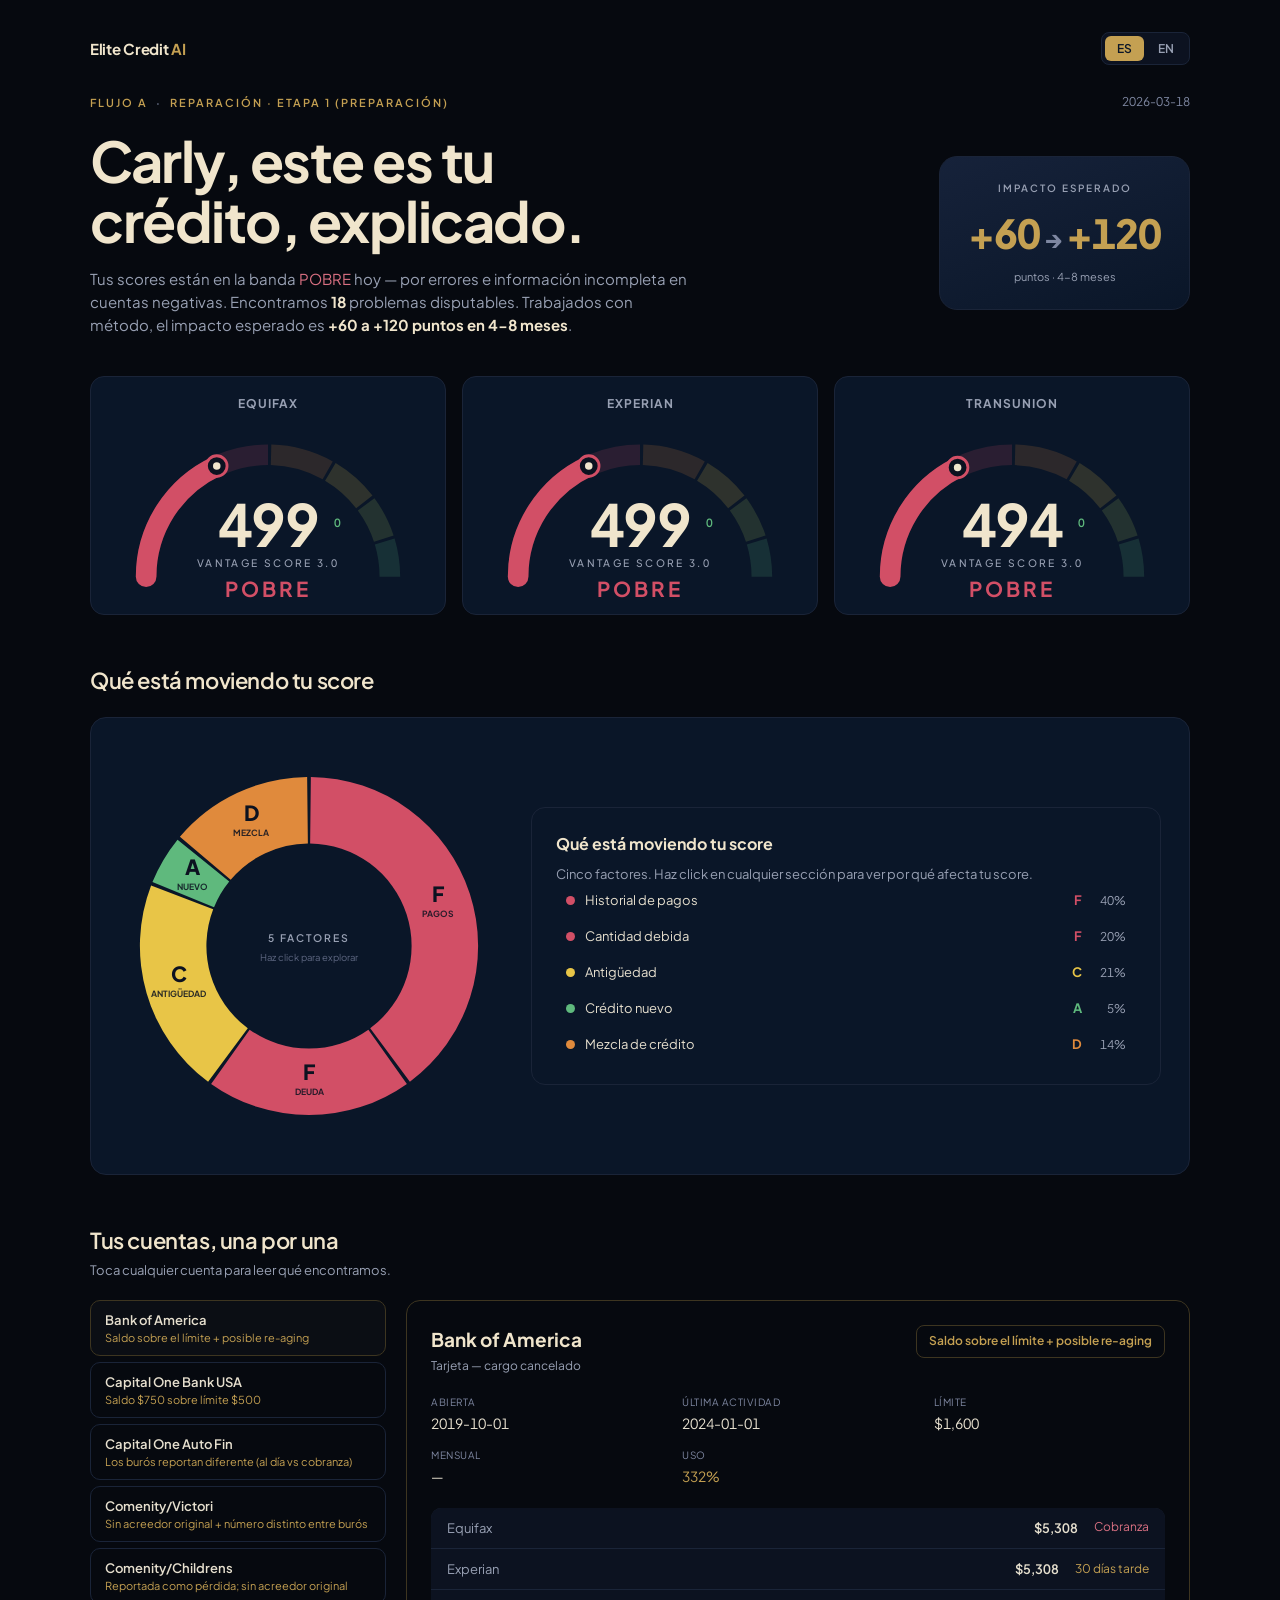
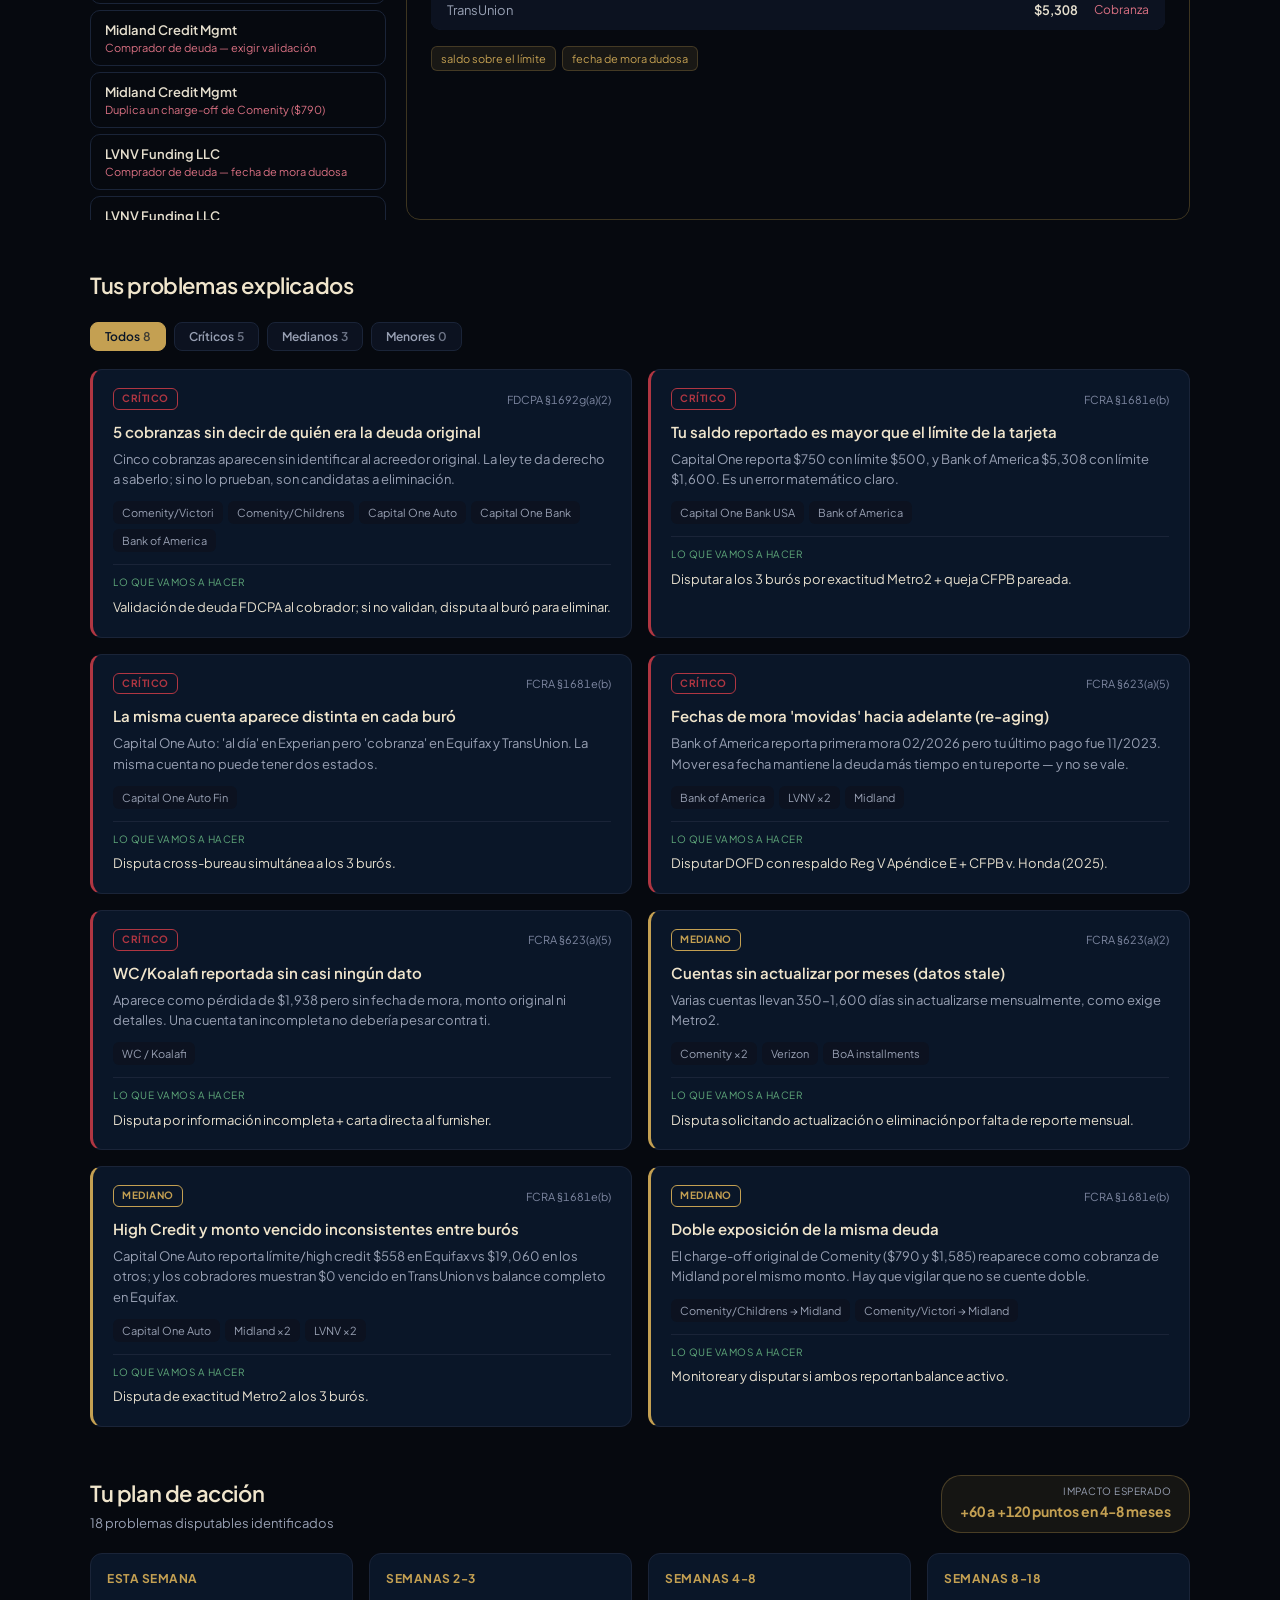
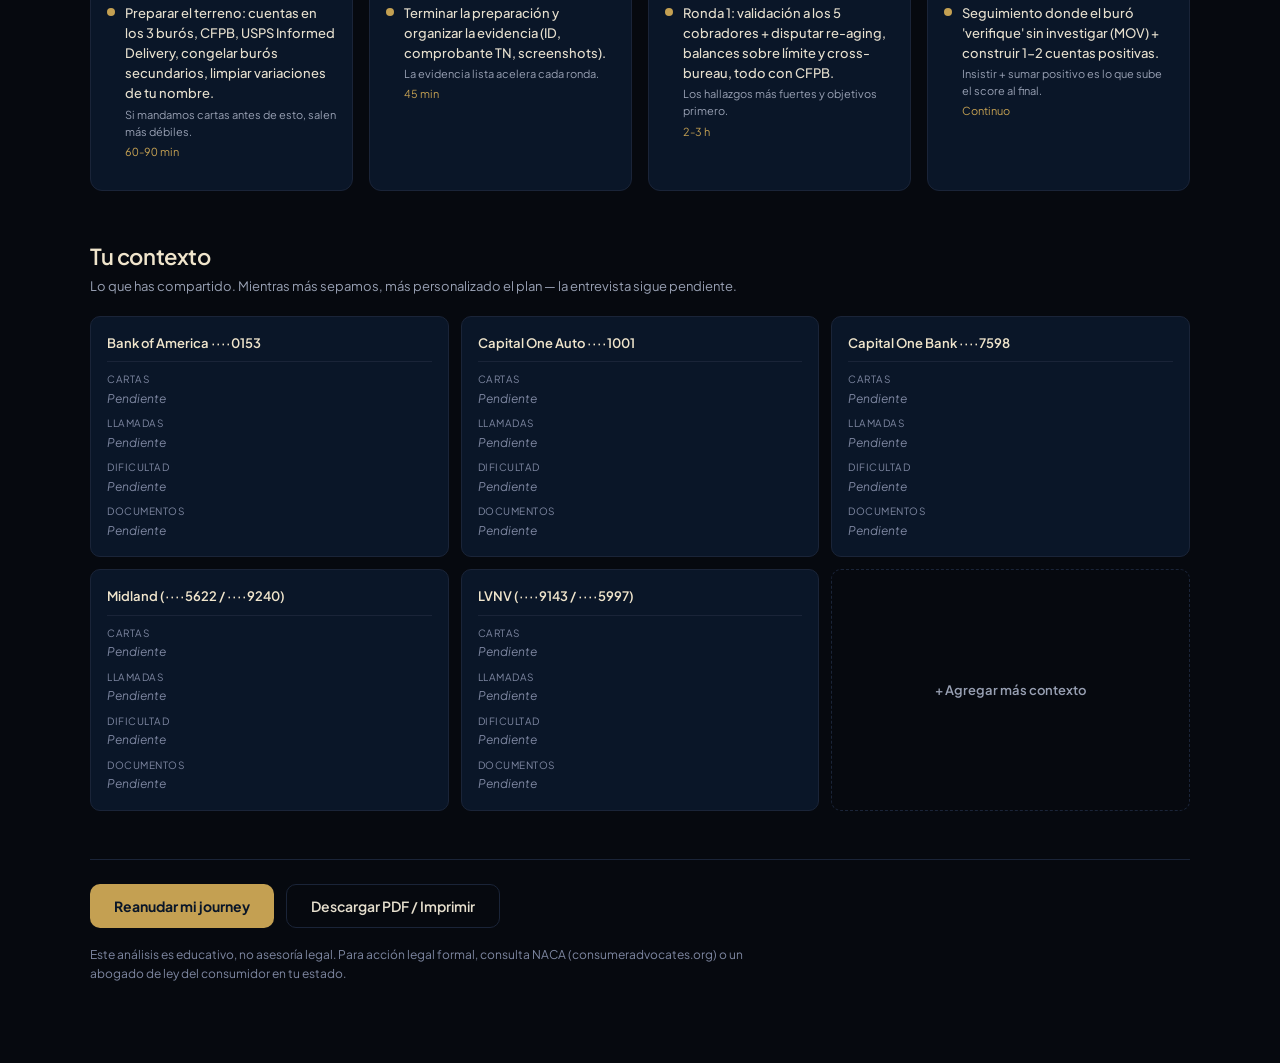
==== commit 6895582d: "style(design): polish — greeting clamp to spec, grey token fix, tabular-nums, spacing snap, svg font" ====
--- a/skills/ui-ux-credit/dashboard-artifact.html
+++ b/skills/ui-ux-credit/dashboard-artifact.html
@@ -25,6 +25,7 @@
   --text:#e6dfce; --text-dim:#98a0b3; --text-faint:#7e87a1; /* V-008: was #5d6680 (3.2:1, AA fail on small text) */
 }
 :focus-visible{outline:2px solid var(--gold);outline-offset:2px;border-radius:4px}
+svg text{font-family:'Plus Jakarta Sans',system-ui,sans-serif;font-variant-numeric:tabular-nums} /* F-013 + V-017 */
 *{box-sizing:border-box;margin:0;padding:0}
 body{font-family:'Plus Jakarta Sans',system-ui,sans-serif;background:var(--bg);color:var(--text);
   -webkit-font-smoothing:antialiased;line-height:1.55}
@@ -43,7 +44,7 @@
 .flow-chip .dot{margin:0 8px;color:var(--text-faint)}
 .audit-date{font-size:12px;color:var(--text-faint);font-variant-numeric:tabular-nums}
 .hero-grid{display:grid;grid-template-columns:1fr auto;gap:32px;align-items:center;margin-bottom:40px}
-.greeting{font-size:46px;font-weight:700;letter-spacing:-1.5px;line-height:1.08;color:var(--gold-soft);max-width:620px;text-wrap:balance}
+.greeting{font-size:clamp(34px,4.5vw,56px);font-weight:700;letter-spacing:-1.5px;line-height:1.08;color:var(--gold-soft);max-width:620px;text-wrap:balance} /* V-011: SKILL.md spec 56px desktop */
 .summary{margin-top:16px;font-size:15px;color:var(--text-dim);max-width:600px}
 .summary strong{color:var(--gold-soft)}.summary em{color:var(--red-soft);font-style:normal}
 .impact-card{background:linear-gradient(160deg,var(--navy-2),var(--navy));border:1px solid var(--navy-3);
@@ -56,7 +57,7 @@
 .score-card{background:var(--navy);border:1px solid var(--navy-3);border-radius:14px;padding:18px 12px 8px;display:flex;flex-direction:column;align-items:center}
 .sc-bureau{font-size:12px;font-weight:700;letter-spacing:1px;color:var(--text-dim);text-transform:uppercase;margin-bottom:2px}
 /* sections */
-.section{margin-top:44px}
+.section{margin-top:48px}
 .sec-head{margin-bottom:20px}
 .sec-head h2{font-size:22px;font-weight:600;letter-spacing:-.4px;color:var(--gold-soft)}
 .sec-head p{font-size:13px;color:var(--text-dim);margin-top:3px}
@@ -67,7 +68,7 @@
 .donut-wrap{cursor:pointer}
 .donut-wrap svg{display:block;width:min(380px,100%);height:auto}
 .score-card svg{display:block;width:min(300px,100%);height:auto}
-.fsd-side{border:1px solid var(--navy-3);border-radius:14px;padding:22px;min-height:240px}
+.fsd-side{border:1px solid var(--navy-3);border-radius:14px;padding:24px;min-height:240px}
 .fsd-side h3{font-size:16px;color:var(--gold-soft);margin-bottom:8px}
 .fsd-side .intro-p{font-size:13px;color:var(--text-dim)}
 .fsd-side-head{display:flex;gap:14px;align-items:center;margin-bottom:14px}
@@ -83,7 +84,7 @@
 .fsd-li-grade{font-size:13px;font-weight:700}
 .fsd-li-weight{font-size:12px;color:var(--text-dim);font-variant-numeric:tabular-nums;min-width:34px;text-align:right}
 /* accounts master/detail */
-.shelf{display:grid;grid-template-columns:300px 1fr;gap:18px}
+.shelf{display:grid;grid-template-columns:300px 1fr;gap:16px}
 .shelf-list{display:flex;flex-direction:column;gap:6px;max-height:520px;overflow-y:auto;padding-right:4px}
 .acct-chip{display:flex;flex-direction:column;gap:3px;background:none;border:1px solid var(--navy-3);border-radius:10px;
   padding:11px 14px;cursor:pointer;font-family:inherit;text-align:left;transition:.15s}
@@ -111,7 +112,7 @@
   font-family:inherit;font-size:12px;font-weight:600;padding:6px 14px;cursor:pointer;transition:.15s}
 .chip.active{background:var(--gold);color:var(--navy);border-color:var(--gold)}
 .chip .n{opacity:.7;margin-left:3px}
-.anomaly-grid{display:grid;grid-template-columns:repeat(2,1fr);gap:14px}
+.anomaly-grid{display:grid;grid-template-columns:repeat(2,1fr);gap:16px}
 .anomaly{background:var(--navy);border:1px solid var(--navy-3);border-left:3px solid;border-radius:12px;padding:18px 20px}
 .an-head{display:flex;justify-content:space-between;align-items:center;margin-bottom:10px}
 .an-sev{font-size:10px;font-weight:700;letter-spacing:.5px;text-transform:uppercase;border:1px solid;border-radius:6px;padding:2px 8px}
@@ -124,17 +125,17 @@
 .an-action-lbl{display:block;font-size:10px;letter-spacing:.5px;text-transform:uppercase;color:var(--green-soft);margin-bottom:3px}
 .an-action-text{font-size:13px;color:var(--text)}
 /* action plan timeline */
-.timeline{display:grid;grid-template-columns:repeat(4,1fr);gap:14px}
+.timeline{display:grid;grid-template-columns:repeat(4,1fr);gap:16px}
 .tl-phase{background:var(--navy);border:1px solid var(--navy-3);border-radius:12px;padding:16px}
 .tl-phase-head{font-size:12px;font-weight:700;letter-spacing:.5px;text-transform:uppercase;color:var(--gold);margin-bottom:14px}
 .tl-step{display:flex;gap:10px;margin-bottom:14px}
 .tl-dot{width:8px;height:8px;border-radius:50%;background:var(--gold);margin-top:5px;flex-shrink:0}
 .tl-action{font-size:13px;font-weight:500;color:var(--text);margin-bottom:2px}
 .tl-reason{font-size:11px;color:var(--text-dim)}
-.tl-effort{font-size:11px;color:var(--gold);margin-top:3px}
+.tl-effort{font-size:11px;color:var(--gold);margin-top:3px;font-variant-numeric:tabular-nums}
 .impact-pill{background:rgba(196,160,82,.08);border:1px solid rgba(196,160,82,.3);border-radius:20px;padding:8px 18px;text-align:right}
 .ip-label{display:block;font-size:10px;letter-spacing:.5px;text-transform:uppercase;color:var(--text-dim)}
-.ip-value{font-size:14px;font-weight:700;color:var(--gold)}
+.ip-value{font-size:14px;font-weight:700;color:var(--gold);font-variant-numeric:tabular-nums}
 /* context section — ported from styles.css:285-295 */
 .context-grid{display:grid;grid-template-columns:1fr 1fr 1fr;gap:12px}
 .ctx-card{background:var(--navy);border:1px solid var(--navy-3);border-radius:10px;padding:16px}
@@ -171,11 +172,12 @@
    Hidden on screen; revealed ONLY during print (print.css pattern).
    ============================================================ */
 .pdf-render-host{display:none}
-.pdf-page{background:#fff;color:#14191e;font-family:'Plus Jakarta Sans',system-ui,sans-serif;line-height:1.5}
+.pdf-page{background:#fff;color:#14191e;font-family:'Plus Jakarta Sans',system-ui,sans-serif;line-height:1.5;
+  -webkit-print-color-adjust:exact;print-color-adjust:exact} /* V-013: keep severity pills/table bands when printing */
 .pdf-head{display:flex;justify-content:space-between;align-items:baseline;margin-bottom:6px}
 .pdf-brand{font-weight:800;letter-spacing:4px;font-size:14px;color:#846720}
 .pdf-meta{text-align:right;font-size:12px}
-.pdf-meta-sub{font-size:10px;color:#777;letter-spacing:.5px;margin-top:2px}
+.pdf-meta-sub{font-size:10px;color:#777;margin-top:2px}
 .pdf-rule{height:2px;background:#846720;margin:10px 0 24px}
 .pdf-section{margin-bottom:28px}
 .pdf-section h2{font-size:12px;letter-spacing:2px;text-transform:uppercase;color:#846720;margin-bottom:12px;font-weight:700}
@@ -184,7 +186,7 @@
 .pdf-score-bureau{font-size:10px;color:#888;letter-spacing:1.5px;text-transform:uppercase;margin-bottom:6px}
 .pdf-score-num{font-size:36px;font-weight:700;color:#1a1a1a;letter-spacing:-1px}
 .pdf-score-grade{font-size:11px;color:#846720;letter-spacing:1px;margin-top:4px}
-.pdf-table{width:100%;border-collapse:collapse;font-size:11px}
+.pdf-table{width:100%;border-collapse:collapse;font-size:11px;font-variant-numeric:tabular-nums}
 .pdf-table th{text-align:left;padding:8px 12px;background:#f0e9d6;color:#5a4a18;font-weight:700;letter-spacing:.5px;border-bottom:1px solid #d8c98a}
 .pdf-table td{padding:8px 12px;border-bottom:1px solid #ece4d0;vertical-align:top}
 .pdf-table .pdf-grade{font-weight:700;color:#846720}
@@ -207,7 +209,7 @@
 .pdf-plan-block li>*{display:block}
 .pdf-plan-block li strong{font-size:12px;color:#1a1a1a}
 .pdf-plan-reason{font-size:11px;color:#555;margin-top:2px}
-.pdf-plan-effort{font-size:10px;color:#888;letter-spacing:.5px;margin-top:2px}
+.pdf-plan-effort{font-size:10px;color:#888;margin-top:2px}
 .pdf-foot{margin-top:32px}
 .pdf-foot p{font-size:10px;color:#666;line-height:1.55;margin-bottom:6px}
 .pdf-foot-meta{font-size:9px;color:#999;letter-spacing:.5px}
@@ -220,7 +222,7 @@
   .wrap>.topbar,.wrap>.hero,.wrap>.section,.wrap>.footer{display:none !important}
   .pdf-render-host{display:block !important}
   .pdf-page{margin:0 !important;padding:0 !important;width:100% !important;box-shadow:none !important}
-  .pdf-section,.pdf-anomaly,.pdf-plan-block{break-inside:avoid}
+  .pdf-anomaly,.pdf-plan-block{break-inside:avoid} /* V-012: pdf-section removed — page-tall sections forced page-per-section gaps */
   .pdf-table{break-inside:auto}
   .pdf-table tr{break-inside:avoid;break-after:auto}
 }
@@ -424,7 +426,7 @@
   const color=gradeColor(s.grade);
   const gLabel={POOR:t("POBRE","POOR"),FAIR:t("REGULAR","FAIR"),GOOD:t("BUENO","GOOD"),VERY_GOOD:t("MUY BUENO","VERY GOOD"),EXCELLENT:t("EXCELENTE","EXCELLENT")}[s.grade]||s.grade;
   let bg="",fg="";
-  segs.forEach(([a,b,c])=>{bg+=`<path d="${arcPath(a,b)}" fill="none" stroke="${c}" stroke-width="${stroke}" stroke-linecap="round" opacity=".16"/>`;const fe=Math.min(b,fill);if(fe>a)fg+=`<path d="${arcPath(a,fe)}" fill="none" stroke="${c}" stroke-width="${stroke}" stroke-linecap="round"/>`;});
+  segs.forEach(([a,b,c])=>{bg+=`<path d="${arcPath(a,b)}" fill="none" stroke="${c}" stroke-width="${stroke}" stroke-linecap="butt" opacity=".16"/>`;const fe=Math.min(b,fill);if(fe>a)fg+=`<path d="${arcPath(a,fe)}" fill="none" stroke="${c}" stroke-width="${stroke}" stroke-linecap="round"/>`;}); // F-011: butt caps on dim bg — round caps overlapped at seams creating bright dots
   return `<svg width="300" height="190" viewBox="0 0 320 200" role="img" aria-label="${s.score} · ${gLabel}">${bg}${fg}
     <circle cx="${dotX}" cy="${dotY}" r="11" fill="#0c1220" stroke="${color}" stroke-width="3"/>
     <circle cx="${dotX}" cy="${dotY}" r="4" fill="#f0e5cc"/>
@@ -454,7 +456,7 @@
       <text x="${lx}" y="${ly-2}" text-anchor="middle" fill="#0c1220" font-size="22" font-weight="800" pointer-events="none">${seg.grade}</text>
       <text x="${lx}" y="${ly+14}" text-anchor="middle" fill="#0c1220" font-size="9" font-weight="700" opacity=".85" pointer-events="none">${(FACTOR_SHORT[seg.factor_en]?FACTOR_SHORT[seg.factor_en][LANG==="en"?"en":"es"]:(LANG==="en"?seg.factor_en:seg.factor_es).split(" ")[0].toUpperCase())}</text></g>`;});
   let center;
-  if(SEL_FACTOR!==null){const sf=F[SEL_FACTOR];center=`<text x="${cx}" y="${cy-30}" text-anchor="middle" fill="#7a8499" font-size="10" letter-spacing="2">${t("PESO","WEIGHT")}</text><text x="${cx}" y="${cy+18}" text-anchor="middle" fill="${gradeColor(sf.grade)}" font-size="52" font-weight="700" letter-spacing="-2">${sf.weight_vs}%</text>`;}
+  if(SEL_FACTOR!==null){const sf=F[SEL_FACTOR];center=`<text x="${cx}" y="${cy-30}" text-anchor="middle" fill="#98a0b3" font-size="10" letter-spacing="2">${t("PESO","WEIGHT")}</text><text x="${cx}" y="${cy+18}" text-anchor="middle" fill="${gradeColor(sf.grade)}" font-size="52" font-weight="700" letter-spacing="-2">${sf.weight_vs}%</text>`;}
   else center=`<text x="${cx}" y="${cy-4}" text-anchor="middle" fill="#98a0b3" font-size="11" letter-spacing="2" font-weight="600">${t("5 FACTORES","5 FACTORS")}</text><text x="${cx}" y="${cy+16}" text-anchor="middle" fill="#5d6680" font-size="10">${t("Haz click para explorar","Click any to explore")}</text>`;
   return `<svg width="380" height="400" viewBox="0 0 400 400" aria-hidden="true" onclick="selectFactor(null)"><rect width="400" height="400" fill="transparent"/>${paths}${center}</svg>`;
 }
@@ -517,7 +519,7 @@
       return `<div><span class="ctx-lbl">${t(es,en)}</span><span class="ctx-val ${v?'':'pending'}">${ctx?(v||"—"):pend}</span></div>`;}).join("");
     return `<div class="ctx-card"><div class="ctx-creditor">${creditor}</div><div class="ctx-rows">${rows}</div></div>`;}).join("");
   return `<div class="context-grid">${cards}
-    <button class="ctx-add" onclick="alert('${t("En el plugin, esto abre la entrevista en la conversación para personalizar tus cartas.","In the plugin, this opens the interview in the conversation to personalize your letters.")}')">+ ${t("Agregar más contexto","Add more context")}</button></div>`;
+    <button class="ctx-add" data-fid="ctx-add" onclick="uiNote('context')">+ ${t("Agregar más contexto","Add more context")}</button></div>`;
 }
 
 // ============ DEDICATED PDF ARTBOARD — ported from pdf-artboard.jsx ============
@@ -547,7 +549,7 @@
       <div class="pdf-plan-impact">${t("Impacto esperado","Expected impact")}: <strong>${t(D.action_plan.expected_impact_es,D.action_plan.expected_impact_en)}</strong></div>${plan}</section>
     <footer class="pdf-foot"><div class="pdf-rule"></div>
       <p>${t("Este análisis es educativo, no asesoría legal. Para acción legal formal, consulta NACA (consumeradvocates.org) o un abogado de ley del consumidor.","This analysis is educational, not legal advice. For formal legal action, consult NACA (consumeradvocates.org) or a consumer-law attorney.")}</p>
-      <p class="pdf-foot-meta">Elite Credit AI · ${D.user.audit_date} · ${t("Página","Page")} 1 / 1</p></footer>
+      <p class="pdf-foot-meta">ELITE CREDIT AI · ${D.user.audit_date}</p></footer>
   </div>`;
 }
 
@@ -580,9 +582,8 @@
     <div class="timeline">${actionPlan()}</div></section>
   <section class="section"><div class="sec-head"><h2>${t("Tu contexto","Your context")}</h2><p>${t("Lo que has compartido. Mientras más sepamos, más personalizado el plan — la entrevista sigue pendiente.","What you've shared so far. The more we know, the more personalized the plan — the interview is still pending.")}</p></div>${contextSection()}</section>
   <footer class="footer">
-    <div class="footer-actions"><button class="btn-gold" onclick="alert('${t("En el plugin, esto continúa tu journey en la conversación.","In the plugin, this continues your journey in the conversation.")}')">${t("Reanudar mi journey","Resume my journey")}</button>
-      <button class="btn-ghost" onclick="window.print()">${t("Descargar PDF","Download PDF")}</button>
-      <button class="btn-ghost" onclick="window.print()">${t("Imprimir","Print")}</button></div>
+    <div class="footer-actions"><button class="btn-gold" data-fid="resume" onclick="uiNote('resume')">${t("Reanudar mi journey","Resume my journey")}</button>
+      <button class="btn-ghost" data-fid="print" onclick="window.print()">${t("Descargar PDF / Imprimir","Download PDF / Print")}</button></div>
     <div class="disclaimer">${t("Este análisis es educativo, no asesoría legal. Para acción legal formal, consulta NACA (consumeradvocates.org) o un abogado de ley del consumidor en tu estado.","This analysis is educational, not legal advice. For formal legal action, consult NACA (consumeradvocates.org) or a consumer-law attorney in your state.")}</div>
   </footer>
   <div class="pdf-render-host">${pdfArtboard()}</div>`;
@@ -610,6 +611,18 @@
 }
 
 function setLang(l){LANG=l;render();}   // no entrance replay on toggle — animation runs once on load
+// V-015: named handlers (no translated strings injected into onclick attrs) + toast instead of alert()
+function uiNote(kind){
+  const msg=kind==='resume'
+    ? t("En el plugin, esto continúa tu journey en la conversación.","In the plugin, this continues your journey in the conversation.")
+    : t("En el plugin, esto abre la entrevista en la conversación para personalizar tus cartas.","In the plugin, this opens the interview in the conversation to personalize your letters.");
+  let el=document.getElementById("ui-toast");
+  if(!el){el=document.createElement("div");el.id="ui-toast";el.setAttribute("role","status");
+    el.style.cssText="position:fixed;left:50%;bottom:28px;transform:translateX(-50%);background:var(--navy-2);color:var(--gold-soft);border:1px solid rgba(196,160,82,.4);border-radius:10px;padding:12px 20px;font-size:13px;max-width:480px;text-align:center;z-index:99;box-shadow:0 8px 28px rgba(0,0,0,.45);transition:opacity .3s";
+    document.body.appendChild(el);}
+  el.textContent=msg;el.style.opacity="1";
+  clearTimeout(el._t);el._t=setTimeout(()=>{el.style.opacity="0";},3500);
+}
 function selectFactor(i){SEL_FACTOR=i;render();}     // interaction re-renders fully drawn (no replay)
 function selectAcct(i){SEL_ACCT=i;render();}
 function setFilter(f){FILTER=f;render();}
